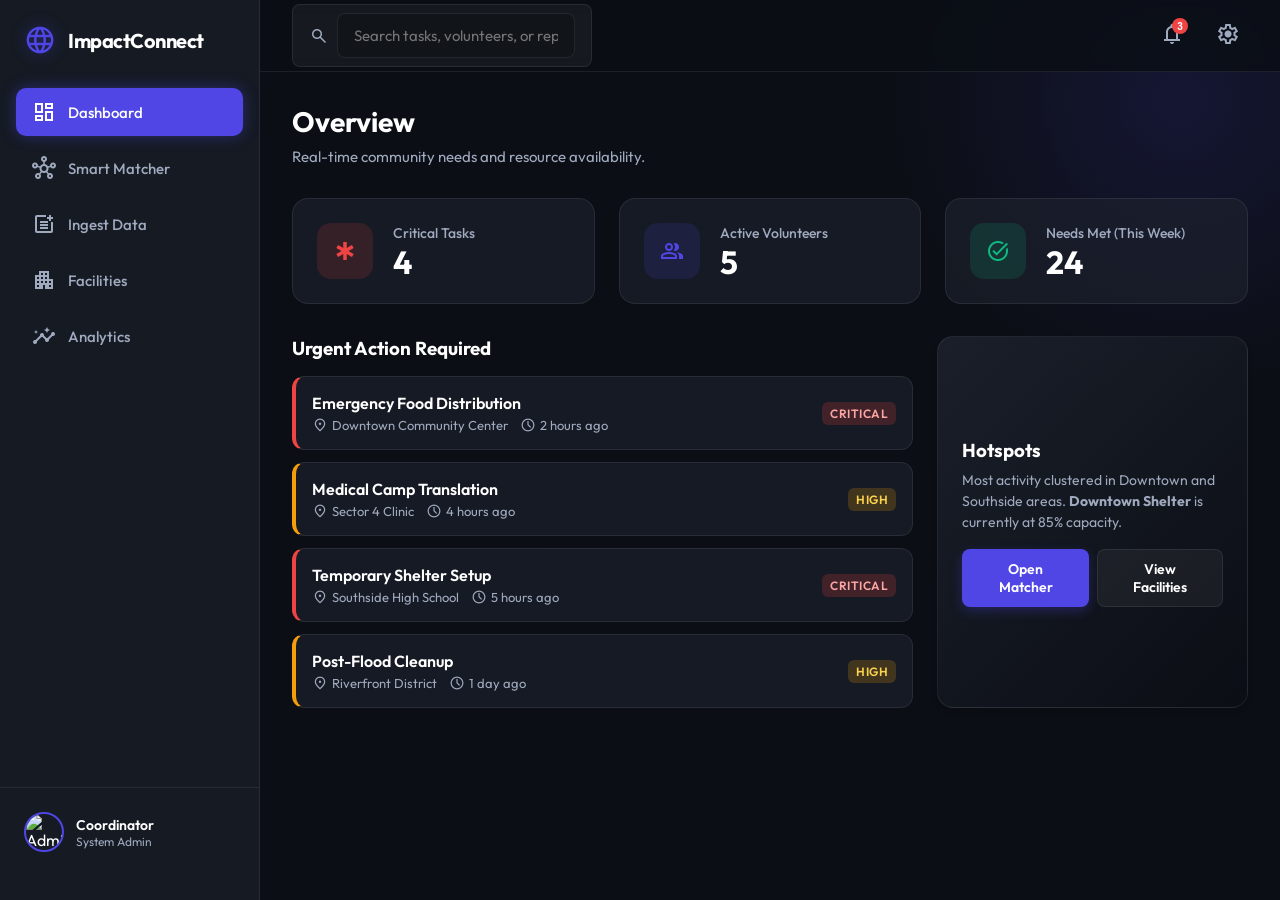
==== index.html @ f26e261e "Initial commit: Smart Volunteer Resource Allocation system" ====
<!DOCTYPE html>
<html lang="en">
<head>
    <meta charset="UTF-8">
    <meta name="viewport" content="width=device-width, initial-scale=1.0">
    <title>Smart Resource Allocation | Volunteer Coordination</title>
    
    <!-- Google Fonts: Outfit -->
    <link rel="preconnect" href="https://fonts.googleapis.com">
    <link rel="preconnect" href="https://fonts.gstatic.com" crossorigin>
    <link href="https://fonts.googleapis.com/css2?family=Outfit:wght@300;400;500;600;700;800&display=swap" rel="stylesheet">
    
    <!-- Material Symbols Outlined -->
    <link rel="stylesheet" href="https://fonts.googleapis.com/css2?family=Material+Symbols+Outlined:opsz,wght,FILL,GRAD@24,400,0,0" />

    <link rel="stylesheet" href="css/style.css">
</head>
<body>
    <div class="app-container">
        <!-- Sidebar Navigation -->
        <aside class="sidebar">
            <div class="sidebar-header">
                <span class="material-symbols-outlined logo-icon">language</span>
                <h1>ImpactConnect</h1>
            </div>
            
            <nav class="sidebar-nav">
                <button class="nav-item active" data-view="dashboard">
                    <span class="material-symbols-outlined">dashboard</span>
                    Dashboard
                </button>
                <button class="nav-item" data-view="matcher">
                    <span class="material-symbols-outlined">hub</span>
                    Smart Matcher
                </button>
                <button class="nav-item" data-view="data-entry">
                    <span class="material-symbols-outlined">post_add</span>
                    Ingest Data
                </button>
                <button class="nav-item" data-view="facilities">
                    <span class="material-symbols-outlined">apartment</span>
                    Facilities
                </button>
                <button class="nav-item" data-view="analytics">
                    <span class="material-symbols-outlined">insights</span>
                    Analytics
                </button>
            </nav>

            <div class="sidebar-footer">
                <div class="user-profile">
                    <img src="https://i.pravatar.cc/150?img=68" alt="Admin" class="avatar">
                    <div class="user-info">
                        <span class="user-name">Coordinator</span>
                        <span class="user-role">System Admin</span>
                    </div>
                </div>
            </div>
        </aside>

        <!-- Main Content Area -->
        <main class="main-content">
            <!-- Topbar -->
            <header class="topbar">
                <div class="search-bar">
                    <span class="material-symbols-outlined">search</span>
                    <input type="text" placeholder="Search tasks, volunteers, or reports...">
                </div>
                <div class="topbar-actions">
                    <button class="icon-btn"><span class="material-symbols-outlined">notifications</span><span class="badge">3</span></button>
                    <button class="icon-btn"><span class="material-symbols-outlined">settings</span></button>
                </div>
            </header>

            <!-- View Container -->
            <div id="view-container" class="view-container">
                <!-- Views will be dynamically injected here via app.js -->
            </div>
        </main>
    </div>

    <!-- Templates -->
    
    <!-- Dashboard Template -->
    <template id="tpl-dashboard">
        <div class="view dashboard-view">
            <div class="page-header">
                <h2>Overview</h2>
                <p>Real-time community needs and resource availability.</p>
            </div>
            
            <div class="metrics-grid">
                <div class="metric-card">
                    <div class="metric-icon urgent"><span class="material-symbols-outlined">emergency</span></div>
                    <div class="metric-info">
                        <h3>Critical Tasks</h3>
                        <p class="metric-value" id="dash-urgent">0</p>
                    </div>
                </div>
                <div class="metric-card">
                    <div class="metric-icon active"><span class="material-symbols-outlined">group</span></div>
                    <div class="metric-info">
                        <h3>Active Volunteers</h3>
                        <p class="metric-value" id="dash-volunteers">0</p>
                    </div>
                </div>
                <div class="metric-card">
                    <div class="metric-icon success"><span class="material-symbols-outlined">task_alt</span></div>
                    <div class="metric-info">
                        <h3>Needs Met (This Week)</h3>
                        <p class="metric-value" id="dash-met">0</p>
                    </div>
                </div>
            </div>

            <div class="dashboard-content">
                <div class="urgent-needs-section">
                    <h3>Urgent Action Required</h3>
                    <div class="task-list" id="urgent-task-list">
                        <!-- Tasks injected here -->
                    </div>
                </div>
                <div class="map-preview-section glass-panel">
                    <div class="map-overlay">
                        <h3>Hotspots</h3>
                        <p>Most activity clustered in Downtown and Southside areas. <strong>Downtown Shelter</strong> is currently at 85% capacity.</p>
                        <div style="display: flex; gap: 8px; margin-top: 12px;">
                            <button class="btn btn-primary" onclick="app.switchView('matcher')">Open Matcher</button>
                            <button class="btn btn-secondary" onclick="app.switchView('facilities')">View Facilities</button>
                        </div>
                    </div>
                </div>
            </div>
        </div>
    </template>

    <!-- Smart Matcher Template -->
    <template id="tpl-matcher">
        <div class="view matcher-view">
            <div class="page-header">
                <h2>Smart Matcher Engine</h2>
                <p>AI-driven allocation connecting volunteers to high-priority tasks based on skills and proximity.</p>
            </div>

            <div class="matcher-layout">
                <div class="task-selection-panel glass-panel">
                    <h3>Unassigned Tasks</h3>
                    <div class="filter-bar">
                        <select id="filter-urgency">
                            <option value="all">All Urgency</option>
                            <option value="critical">Critical</option>
                            <option value="high">High</option>
                        </select>
                    </div>
                    <div class="matcher-task-list" id="matcher-task-list">
                        <!-- Tasks to match -->
                    </div>
                </div>

                <div class="match-results-panel">
                    <div class="empty-state" id="matcher-empty">
                        <span class="material-symbols-outlined empty-icon">hub</span>
                        <h3>Select a task to find matches</h3>
                        <p>The engine will analyze proximity, skills, and availability.</p>
                    </div>
                    
                    <div class="active-match-state hidden" id="matcher-active">
                        <div class="selected-task-header glass-panel" id="selected-task-details">
                            <!-- Selected task details -->
                        </div>
                        
                        <div class="recommended-volunteers">
                            <h3>Top Recommended Volunteers</h3>
                            <div class="volunteer-list" id="volunteer-match-list">
                                <!-- Matched volunteers -->
                            </div>
                        </div>
                    </div>
                </div>
            </div>
        </div>
    </template>

    <!-- Data Entry Template -->
    <template id="tpl-data-entry">
        <div class="view data-entry-view">
            <div class="page-header">
                <h2>Ingest Field Data</h2>
                <p>Digitize paper surveys and field reports to update community needs.</p>
            </div>

            <div class="form-container glass-panel">
                <div class="ai-assist-box" style="margin-bottom: 32px; padding: 24px; background: rgba(79, 70, 229, 0.1); border: 1px dashed var(--accent-primary); border-radius: 12px;">
                    <h3 style="font-size: 16px; margin-bottom: 8px;"><span class="material-symbols-outlined" style="vertical-align:middle; margin-right:8px; color:var(--accent-primary)">auto_awesome</span>AI-Assisted Entry</h3>
                    <p style="font-size: 14px; color:var(--text-secondary); margin-bottom: 16px;">Paste the raw text from the paper survey here. Google Gemini will automatically extract the details.</p>
                    <textarea id="ai-raw-text" rows="3" placeholder="e.g. In Downtown area, 50 families need urgent food supply due to flooding. They need people with driving skills and logistics experience..." style="margin-bottom: 16px;"></textarea>
                    <div id="ai-key-section" style="margin-bottom: 16px; display:none;">
                        <label>Enter Google AI API Key:</label>
                        <input type="password" id="gemini-api-key" placeholder="Paste your API key here...">
                    </div>
                    <button type="button" class="btn btn-primary" id="btn-ai-analyze">Analyze Survey with AI</button>
                    <div id="ai-loader" class="hidden" style="margin-top: 12px; font-size: 14px; color: var(--accent-primary);">Analyzing with Gemini...</div>
                </div>

                <form id="ingest-form">
                    <div class="form-group">
                        <label>Report Title / Need Summary</label>
                        <input type="text" required placeholder="e.g. Emergency food distribution needed">
                    </div>
                    
                    <div class="form-row">
                        <div class="form-group">
                            <label>Category</label>
                            <select required>
                                <option value="">Select Category</option>
                                <option value="food">Food Security</option>
                                <option value="medical">Medical Assistance</option>
                                <option value="shelter">Shelter/Housing</option>
                                <option value="education">Education</option>
                                <option value="logistics">Transport/Logistics</option>
                            </select>
                        </div>
                        <div class="form-group">
                            <label>Urgency Level</label>
                            <select required>
                                <option value="low">Low</option>
                                <option value="medium">Medium</option>
                                <option value="high">High</option>
                                <option value="critical">Critical</option>
                            </select>
                        </div>
                    </div>

                    <div class="form-group">
                        <label>Required Skills (comma separated)</label>
                        <input type="text" placeholder="e.g. First Aid, Driving, Translation">
                    </div>

                    <div class="form-group">
                        <label>Location Area</label>
                        <input type="text" required placeholder="e.g. Downtown, Sector 4">
                    </div>

                    <div class="form-group">
                        <label>Detailed Description</label>
                        <textarea rows="4" placeholder="Enter full details from the paper report..."></textarea>
                    </div>

                    <div class="form-actions">
                        <button type="button" class="btn btn-secondary">Clear</button>
                        <button type="submit" class="btn btn-primary">Submit to System</button>
                    </div>
                </form>
            </div>
        </div>
    </template>

    <!-- Facilities Template -->
    <template id="tpl-facilities">
        <div class="view facilities-view">
            <div class="page-header">
                <h2>Infrastructure & Shelters</h2>
                <p>Monitor status, occupancy, and immediate needs of community facilities.</p>
            </div>

            <div class="facilities-grid" id="facilities-grid">
                <!-- Facilities injected here -->
            </div>
        </div>
    </template>

    <!-- Analytics Template -->
    <template id="tpl-analytics">
        <div class="view analytics-view">
            <div class="page-header">
                <h2>Impact Analytics</h2>
                <p>Data-driven insights on community needs and volunteer effectiveness.</p>
            </div>

            <div class="analytics-layout">
                <div class="chart-section glass-panel">
                    <h3>Needs by Category</h3>
                    <div id="category-chart-container" class="chart-container bar-chart-container">
                        <!-- Bars injected here -->
                    </div>
                </div>

                <div class="chart-section glass-panel">
                    <h3>Weekly Resolution Rate (%)</h3>
                    <div id="weekly-chart-container" class="chart-container line-chart-container">
                        <!-- Sparklines injected here -->
                    </div>
                </div>

                <div class="stats-section glass-panel">
                    <h3>Hotspot Performance</h3>
                    <div id="area-stats-list" class="area-stats-list">
                        <!-- Areas injected here -->
                    </div>
                </div>
            </div>
        </div>
    </template>

    <script src="js/mockData.js"></script>
    <script src="js/matchingEngine.js"></script>
    <script src="js/aiService.js"></script>
    <script src="js/app.js"></script>
</body>
</html>
---- css/style.css ----
:root {
    /* Color Palette */
    --bg-main: #0B0E14;
    --bg-secondary: #151A23;
    --bg-panel: rgba(30, 36, 48, 0.6);
    --border-color: rgba(255, 255, 255, 0.08);
    
    --text-primary: #FFFFFF;
    --text-secondary: #A0AABF;
    
    --accent-primary: #4F46E5;
    --accent-hover: #6366F1;
    --accent-glow: rgba(79, 70, 229, 0.4);
    
    --success: #10B981;
    --warning: #F59E0B;
    --danger: #EF4444;
    --danger-glow: rgba(239, 68, 68, 0.3);
    
    /* Typography */
    --font-main: 'Outfit', sans-serif;
    
    /* Effects */
    --glass-blur: blur(12px);
    --shadow-subtle: 0 4px 6px -1px rgba(0, 0, 0, 0.1), 0 2px 4px -1px rgba(0, 0, 0, 0.06);
    --shadow-glow: 0 0 15px var(--accent-glow);
    
    --transition-fast: 0.2s ease;
    --transition-smooth: 0.3s cubic-bezier(0.4, 0, 0.2, 1);
}

* {
    margin: 0;
    padding: 0;
    box-sizing: border-box;
}

body {
    font-family: var(--font-main);
    background-color: var(--bg-main);
    color: var(--text-primary);
    overflow: hidden;
    height: 100vh;
}

/* Base Glass Panel */
.glass-panel {
    background: var(--bg-panel);
    backdrop-filter: var(--glass-blur);
    -webkit-backdrop-filter: var(--glass-blur);
    border: 1px solid var(--border-color);
    border-radius: 16px;
    box-shadow: var(--shadow-subtle);
}

/* Layout */
.app-container {
    display: flex;
    height: 100vh;
}

/* Sidebar */
.sidebar {
    width: 260px;
    background: var(--bg-secondary);
    border-right: 1px solid var(--border-color);
    display: flex;
    flex-direction: column;
    padding: 24px 0;
    z-index: 10;
}

.sidebar-header {
    display: flex;
    align-items: center;
    padding: 0 24px 32px;
    gap: 12px;
}

.logo-icon {
    font-size: 32px;
    color: var(--accent-primary);
    filter: drop-shadow(0 0 8px var(--accent-glow));
}

.sidebar-header h1 {
    font-size: 20px;
    font-weight: 700;
    letter-spacing: -0.5px;
}

.sidebar-nav {
    flex: 1;
    display: flex;
    flex-direction: column;
    gap: 8px;
    padding: 0 16px;
}

.nav-item {
    display: flex;
    align-items: center;
    gap: 12px;
    padding: 12px 16px;
    background: transparent;
    border: none;
    color: var(--text-secondary);
    font-size: 15px;
    font-weight: 500;
    border-radius: 10px;
    cursor: pointer;
    transition: var(--transition-fast);
    font-family: var(--font-main);
}

.nav-item:hover {
    color: var(--text-primary);
    background: rgba(255, 255, 255, 0.03);
}

.nav-item.active {
    color: var(--text-primary);
    background: var(--accent-primary);
    box-shadow: var(--shadow-glow);
}

.sidebar-footer {
    padding: 24px;
    border-top: 1px solid var(--border-color);
}

.user-profile {
    display: flex;
    align-items: center;
    gap: 12px;
}

.avatar {
    width: 40px;
    height: 40px;
    border-radius: 50%;
    object-fit: cover;
    border: 2px solid var(--accent-primary);
}

.user-info {
    display: flex;
    flex-direction: column;
}

.user-name {
    font-size: 14px;
    font-weight: 600;
}

.user-role {
    font-size: 12px;
    color: var(--text-secondary);
}

/* Main Content */
.main-content {
    flex: 1;
    display: flex;
    flex-direction: column;
    position: relative;
    overflow: hidden;
}

/* Subtle background gradient */
.main-content::before {
    content: '';
    position: absolute;
    top: -200px;
    right: -200px;
    width: 600px;
    height: 600px;
    background: radial-gradient(circle, rgba(79,70,229,0.15) 0%, rgba(11,14,20,0) 70%);
    border-radius: 50%;
    z-index: 0;
    pointer-events: none;
}

/* Topbar */
.topbar {
    height: 72px;
    padding: 0 32px;
    display: flex;
    align-items: center;
    justify-content: space-between;
    border-bottom: 1px solid var(--border-color);
    background: rgba(11, 14, 20, 0.8);
    backdrop-filter: blur(8px);
    z-index: 5;
}

.search-bar {
    display: flex;
    align-items: center;
    background: rgba(255, 255, 255, 0.05);
    border: 1px solid var(--border-color);
    border-radius: 8px;
    padding: 8px 16px;
    width: 300px;
    transition: var(--transition-fast);
}

.search-bar:focus-within {
    border-color: var(--accent-primary);
    background: rgba(255, 255, 255, 0.08);
}

.search-bar span {
    color: var(--text-secondary);
    font-size: 20px;
    margin-right: 8px;
}

.search-bar input {
    background: transparent;
    border: none;
    color: var(--text-primary);
    font-size: 14px;
    outline: none;
    width: 100%;
    font-family: var(--font-main);
}

.topbar-actions {
    display: flex;
    gap: 16px;
}

.icon-btn {
    background: transparent;
    border: none;
    color: var(--text-secondary);
    cursor: pointer;
    position: relative;
    transition: var(--transition-fast);
    padding: 8px;
    border-radius: 8px;
}

.icon-btn:hover {
    color: var(--text-primary);
    background: rgba(255, 255, 255, 0.05);
}

.badge {
    position: absolute;
    top: 4px;
    right: 4px;
    background: var(--danger);
    color: white;
    font-size: 10px;
    font-weight: 700;
    height: 16px;
    width: 16px;
    border-radius: 50%;
    display: flex;
    align-items: center;
    justify-content: center;
}

/* Views */
.view-container {
    flex: 1;
    overflow-y: auto;
    padding: 32px;
    position: relative;
    z-index: 1;
}

.view {
    display: flex;
    flex-direction: column;
    gap: 32px;
    animation: fadeIn 0.4s ease forwards;
}

@keyframes fadeIn {
    from { opacity: 0; transform: translateY(10px); }
    to { opacity: 1; transform: translateY(0); }
}

.page-header h2 {
    font-size: 28px;
    font-weight: 700;
    margin-bottom: 8px;
}

.page-header p {
    color: var(--text-secondary);
    font-size: 15px;
}

/* Dashboard Metrics */
.metrics-grid {
    display: grid;
    grid-template-columns: repeat(auto-fit, minmax(240px, 1fr));
    gap: 24px;
}

.metric-card {
    background: var(--bg-panel);
    border: 1px solid var(--border-color);
    border-radius: 16px;
    padding: 24px;
    display: flex;
    align-items: center;
    gap: 20px;
    transition: var(--transition-smooth);
}

.metric-card:hover {
    transform: translateY(-4px);
    box-shadow: 0 8px 24px rgba(0, 0, 0, 0.2);
}

.metric-icon {
    width: 56px;
    height: 56px;
    border-radius: 14px;
    display: flex;
    align-items: center;
    justify-content: center;
    font-size: 28px;
}

.metric-icon.urgent {
    background: rgba(239, 68, 68, 0.15);
    color: var(--danger);
}

.metric-icon.active {
    background: rgba(79, 70, 229, 0.15);
    color: var(--accent-primary);
}

.metric-icon.success {
    background: rgba(16, 185, 129, 0.15);
    color: var(--success);
}

.metric-info h3 {
    font-size: 14px;
    color: var(--text-secondary);
    font-weight: 500;
    margin-bottom: 4px;
}

.metric-value {
    font-size: 32px;
    font-weight: 700;
    line-height: 1;
}

/* Dashboard Content */
.dashboard-content {
    display: grid;
    grid-template-columns: 2fr 1fr;
    gap: 24px;
}

.task-list {
    display: flex;
    flex-direction: column;
    gap: 12px;
    margin-top: 16px;
}

.task-item {
    background: var(--bg-panel);
    border: 1px solid var(--border-color);
    border-radius: 12px;
    padding: 16px;
    display: flex;
    justify-content: space-between;
    align-items: center;
    transition: var(--transition-fast);
    cursor: pointer;
}

.task-item:hover {
    border-color: var(--accent-primary);
    background: rgba(255,255,255,0.02);
}

.task-item.critical {
    border-left: 4px solid var(--danger);
}
.task-item.high {
    border-left: 4px solid var(--warning);
}

.task-main {
    display: flex;
    flex-direction: column;
    gap: 4px;
}

.task-title {
    font-weight: 600;
    font-size: 16px;
}

.task-meta {
    display: flex;
    gap: 12px;
    color: var(--text-secondary);
    font-size: 13px;
    align-items: center;
}

.task-meta span {
    display: flex;
    align-items: center;
    gap: 4px;
}
.task-meta .material-symbols-outlined {
    font-size: 16px;
}

.tag {
    padding: 4px 8px;
    border-radius: 6px;
    font-size: 12px;
    font-weight: 600;
    text-transform: uppercase;
    letter-spacing: 0.5px;
}

.tag.critical { background: rgba(239, 68, 68, 0.2); color: #FCA5A5; }
.tag.high { background: rgba(245, 158, 11, 0.2); color: #FCD34D; }
.tag.medium { background: rgba(59, 130, 246, 0.2); color: #93C5FD; }

.map-preview-section {
    padding: 24px;
    position: relative;
    overflow: hidden;
    display: flex;
    flex-direction: column;
    justify-content: center;
    background: linear-gradient(135deg, rgba(30, 36, 48, 0.8), rgba(11, 14, 20, 0.9)), url('https://images.unsplash.com/photo-1524661135-423995f22d0b?auto=format&fit=crop&q=80&w=800') center/cover;
}

.map-overlay {
    z-index: 2;
}

.map-overlay h3 { margin-bottom: 8px; }
.map-overlay p { color: var(--text-secondary); font-size: 14px; margin-bottom: 16px; line-height: 1.5; }

/* Buttons */
.btn {
    padding: 10px 20px;
    border-radius: 8px;
    font-size: 14px;
    font-weight: 600;
    cursor: pointer;
    transition: var(--transition-fast);
    border: none;
    font-family: var(--font-main);
}

.btn-primary {
    background: var(--accent-primary);
    color: white;
    box-shadow: 0 4px 12px rgba(79, 70, 229, 0.3);
}

.btn-primary:hover {
    background: var(--accent-hover);
    transform: translateY(-2px);
    box-shadow: 0 6px 16px rgba(79, 70, 229, 0.4);
}

.btn-secondary {
    background: rgba(255, 255, 255, 0.05);
    color: var(--text-primary);
    border: 1px solid var(--border-color);
}

.btn-secondary:hover {
    background: rgba(255, 255, 255, 0.1);
}
/* Facilities View */
.facilities-grid {
    display: grid;
    grid-template-columns: repeat(auto-fill, minmax(320px, 1fr));
    gap: 24px;
}

.facility-card {
    padding: 24px;
    display: flex;
    flex-direction: column;
    gap: 16px;
    transition: var(--transition-smooth);
}

.facility-card:hover {
    transform: translateY(-4px);
    border-color: var(--accent-primary);
}

.fac-header {
    display: flex;
    justify-content: space-between;
    align-items: flex-start;
}

.fac-type {
    font-size: 12px;
    color: var(--text-secondary);
    text-transform: uppercase;
    letter-spacing: 1px;
    font-weight: 600;
}

.fac-status-badge {
    padding: 4px 8px;
    border-radius: 6px;
    font-size: 11px;
    font-weight: 700;
}

.fac-status-badge.operational { background: rgba(16, 185, 129, 0.2); color: var(--success); }
.fac-status-badge.warning { background: rgba(245, 158, 11, 0.2); color: var(--warning); }
.fac-status-badge.idle { background: rgba(255, 255, 255, 0.1); color: var(--text-secondary); }

.fac-occupancy {
    margin: 8px 0;
}

.progress-bar {
    height: 8px;
    background: rgba(255, 255, 255, 0.05);
    border-radius: 4px;
    overflow: hidden;
    margin-top: 8px;
}

.progress-fill {
    height: 100%;
    background: var(--accent-primary);
    transition: width 1s ease-out;
}

.progress-fill.high { background: var(--danger); }
.progress-fill.medium { background: var(--warning); }

.fac-needs {
    display: flex;
    flex-wrap: wrap;
    gap: 8px;
}

.fac-footer {
    margin-top: auto;
    padding-top: 16px;
    border-top: 1px solid var(--border-color);
    display: flex;
    justify-content: space-between;
    align-items: center;
    font-size: 12px;
    color: var(--text-secondary);
}

/* Analytics View */
.analytics-layout {
    display: grid;
    grid-template-columns: 1fr 1fr;
    grid-template-rows: auto auto;
    gap: 24px;
}

.chart-section {
    padding: 24px;
    display: flex;
    flex-direction: column;
    gap: 20px;
}

.chart-section h3 {
    font-size: 16px;
    font-weight: 600;
}

.chart-container {
    height: 200px;
    display: flex;
    align-items: flex-end;
    gap: 20px;
    padding-top: 20px;
}

/* Bar Chart */
.bar-chart-container {
    justify-content: space-around;
}

.bar-wrapper {
    flex: 1;
    display: flex;
    flex-direction: column;
    align-items: center;
    gap: 8px;
    height: 100%;
    justify-content: flex-end;
}

.bar {
    width: 40px;
    background: var(--accent-primary);
    border-radius: 6px 6px 0 0;
    transition: height 1s cubic-bezier(0.4, 0, 0.2, 1);
    position: relative;
    box-shadow: 0 4px 12px var(--accent-glow);
}

.bar:hover {
    background: var(--accent-hover);
}

.bar-label {
    font-size: 11px;
    color: var(--text-secondary);
    text-align: center;
    white-space: nowrap;
}

.bar-value {
    position: absolute;
    top: -24px;
    left: 50%;
    transform: translateX(-50%);
    font-size: 12px;
    font-weight: 700;
}

/* Line/Spark Chart (Simulated with div bars for simplicity) */
.line-chart-container {
    padding: 0 10px;
}

.dot-wrapper {
    flex: 1;
    display: flex;
    flex-direction: column;
    align-items: center;
    height: 100%;
    justify-content: flex-end;
    position: relative;
}

.line-point {
    width: 10px;
    height: 10px;
    background: var(--success);
    border-radius: 50%;
    margin-bottom: -5px;
    z-index: 2;
    box-shadow: 0 0 8px rgba(16, 185, 129, 0.5);
}

.line-bar {
    width: 2px;
    background: linear-gradient(to top, rgba(16, 185, 129, 0.1), rgba(16, 185, 129, 0.5));
    height: 0%;
    transition: height 1s ease;
}

/* Stats Section */
.stats-section {
    grid-column: span 2;
    padding: 24px;
}

.area-stats-list {
    display: grid;
    grid-template-columns: repeat(3, 1fr);
    gap: 20px;
    margin-top: 16px;
}

.area-stat-card {
    background: rgba(255, 255, 255, 0.03);
    padding: 16px;
    border-radius: 12px;
    border: 1px solid var(--border-color);
}

.area-stat-card h4 {
    margin-bottom: 4px;
}

.area-trend {
    font-size: 13px;
    font-weight: 600;
}

.area-trend.up { color: var(--success); }
.area-trend.down { color: var(--danger); }
.area-trend.warning { color: var(--warning); }

/* Matcher Layout */
.matcher-layout {
    display: grid;
    grid-template-columns: 1fr 1fr;
    gap: 24px;
    height: calc(100vh - 200px);
}

.task-selection-panel, .match-results-panel {
    display: flex;
    flex-direction: column;
    height: 100%;
}

.task-selection-panel {
    padding: 24px;
}

.filter-bar {
    margin: 16px 0;
}

.filter-bar select {
    width: 100%;
    padding: 10px 16px;
    background: rgba(0,0,0,0.2);
    border: 1px solid var(--border-color);
    color: var(--text-primary);
    border-radius: 8px;
    font-family: var(--font-main);
    outline: none;
}

.matcher-task-list {
    flex: 1;
    overflow-y: auto;
    display: flex;
    flex-direction: column;
    gap: 12px;
    padding-right: 8px;
}

/* Custom Scrollbar */
::-webkit-scrollbar { width: 6px; }
::-webkit-scrollbar-track { background: transparent; }
::-webkit-scrollbar-thumb { background: rgba(255,255,255,0.1); border-radius: 10px; }
::-webkit-scrollbar-thumb:hover { background: rgba(255,255,255,0.2); }

.empty-state {
    flex: 1;
    display: flex;
    flex-direction: column;
    align-items: center;
    justify-content: center;
    text-align: center;
    color: var(--text-secondary);
    background: var(--bg-panel);
    border: 1px dashed var(--border-color);
    border-radius: 16px;
}

.empty-icon {
    font-size: 64px;
    opacity: 0.5;
    margin-bottom: 16px;
}

.hidden {
    display: none !important;
}

.active-match-state {
    flex: 1;
    display: flex;
    flex-direction: column;
    gap: 24px;
}

.selected-task-header {
    padding: 24px;
    border-left: 4px solid var(--accent-primary);
}

.volunteer-list {
    display: flex;
    flex-direction: column;
    gap: 16px;
    margin-top: 16px;
}

.volunteer-card {
    background: var(--bg-panel);
    border: 1px solid var(--border-color);
    border-radius: 12px;
    padding: 16px;
    display: flex;
    align-items: center;
    justify-content: space-between;
    transition: var(--transition-fast);
}

.volunteer-card:hover {
    border-color: var(--success);
    transform: translateX(4px);
}

.vol-info {
    display: flex;
    align-items: center;
    gap: 16px;
}

.vol-avatar {
    width: 48px;
    height: 48px;
    border-radius: 50%;
    object-fit: cover;
}

.vol-details h4 {
    font-size: 16px;
    margin-bottom: 4px;
}

.vol-meta {
    font-size: 13px;
    color: var(--text-secondary);
    display: flex;
    gap: 12px;
}

.match-score {
    display: flex;
    flex-direction: column;
    align-items: flex-end;
}

.score-circle {
    width: 40px;
    height: 40px;
    border-radius: 50%;
    background: rgba(16, 185, 129, 0.1);
    color: var(--success);
    display: flex;
    align-items: center;
    justify-content: center;
    font-weight: 700;
    font-size: 14px;
    border: 2px solid var(--success);
    margin-bottom: 4px;
}

/* Forms */
.form-container {
    padding: 32px;
    max-width: 800px;
}

.form-group {
    margin-bottom: 24px;
}

.form-row {
    display: grid;
    grid-template-columns: 1fr 1fr;
    gap: 24px;
}

label {
    display: block;
    margin-bottom: 8px;
    font-size: 14px;
    font-weight: 500;
    color: var(--text-secondary);
}

input[type="text"], select, textarea {
    width: 100%;
    padding: 12px 16px;
    background: rgba(0, 0, 0, 0.2);
    border: 1px solid var(--border-color);
    border-radius: 8px;
    color: var(--text-primary);
    font-family: var(--font-main);
    font-size: 15px;
    transition: var(--transition-fast);
    outline: none;
}

input:focus, select:focus, textarea:focus {
    border-color: var(--accent-primary);
    box-shadow: 0 0 0 2px rgba(79, 70, 229, 0.2);
}

.form-actions {
    display: flex;
    justify-content: flex-end;
    gap: 16px;
    margin-top: 32px;
    padding-top: 24px;
    border-top: 1px solid var(--border-color);
}
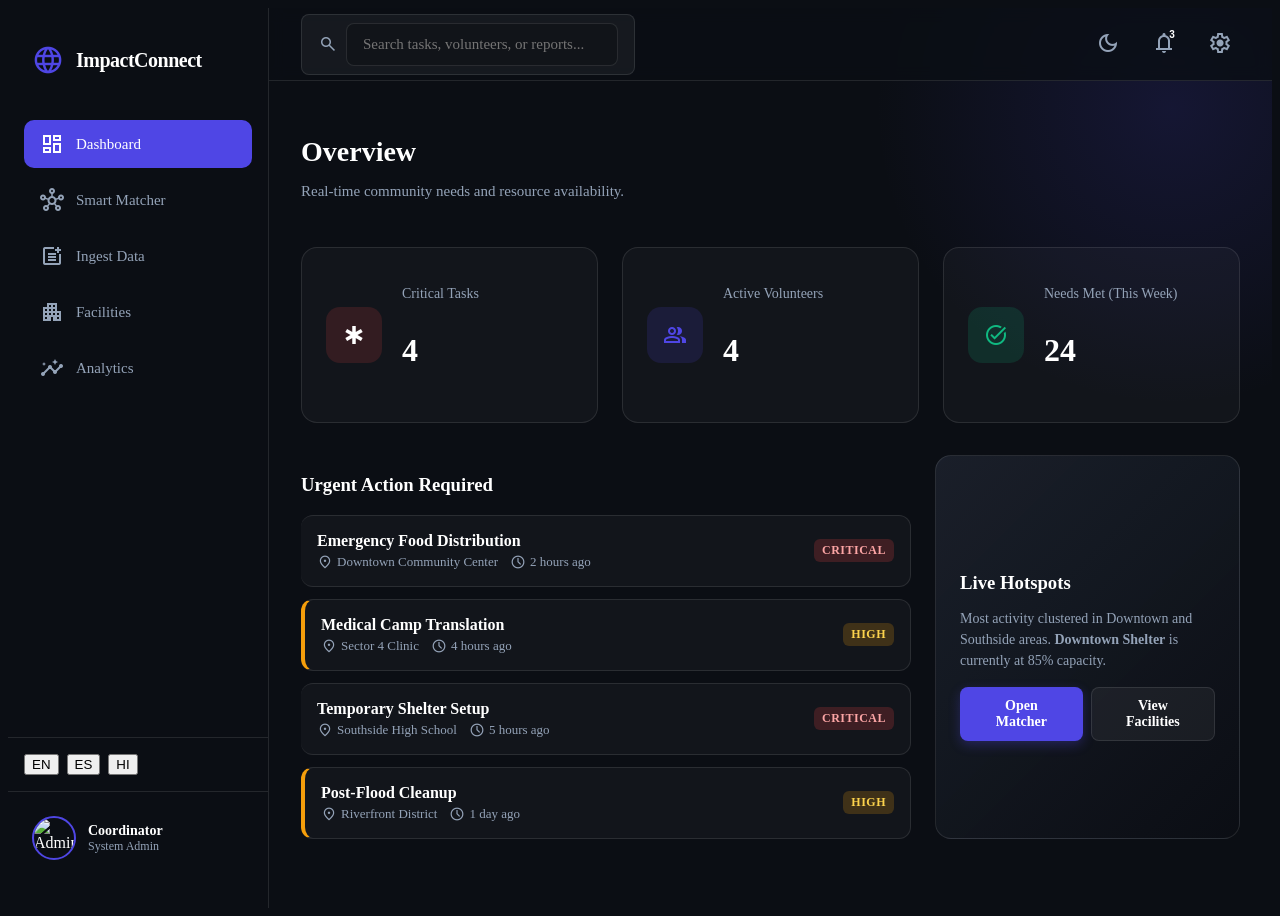
==== commit 64aeefc9: "Major Upgrade: Interactive Mapping, Gamification, I18n, and Theme Toggle" ====
--- a/index.html
+++ b/index.html
@@ -12,6 +12,10 @@
     
     <!-- Material Symbols Outlined -->
     <link rel="stylesheet" href="https://fonts.googleapis.com/css2?family=Material+Symbols+Outlined:opsz,wght,FILL,GRAD@24,400,0,0" />
+    
+    <!-- Leaflet Maps -->
+    <link rel="stylesheet" href="https://unpkg.com/leaflet@1.9.4/dist/leaflet.css" integrity="sha256-p4NxAoJBhIIN+hmNHrzRCf9tD/miZyoHS5obTRR9BMY=" crossorigin="" />
+    <script src="https://unpkg.com/leaflet@1.9.4/dist/leaflet.js" integrity="sha256-20nQCchB9co0qIjJZRGuk2/Z9VM+kNiyxNV1lvTlZBo=" crossorigin=""></script>
 
     <link rel="stylesheet" href="css/style.css">
 </head>
@@ -47,6 +51,12 @@
                 </button>
             </nav>
 
+            <div class="language-switcher" style="padding: 16px; border-top: 1px solid var(--border-color); display: flex; gap: 8px;">
+                <button class="lang-btn active" data-lang="en">EN</button>
+                <button class="lang-btn" data-lang="es">ES</button>
+                <button class="lang-btn" data-lang="hi">HI</button>
+            </div>
+
             <div class="sidebar-footer">
                 <div class="user-profile">
                     <img src="https://i.pravatar.cc/150?img=68" alt="Admin" class="avatar">
@@ -67,6 +77,7 @@
                     <input type="text" placeholder="Search tasks, volunteers, or reports...">
                 </div>
                 <div class="topbar-actions">
+                    <button class="icon-btn" id="theme-toggle"><span class="material-symbols-outlined">dark_mode</span></button>
                     <button class="icon-btn"><span class="material-symbols-outlined">notifications</span><span class="badge">3</span></button>
                     <button class="icon-btn"><span class="material-symbols-outlined">settings</span></button>
                 </div>
@@ -120,11 +131,12 @@
                         <!-- Tasks injected here -->
                     </div>
                 </div>
-                <div class="map-preview-section glass-panel">
-                    <div class="map-overlay">
-                        <h3>Hotspots</h3>
-                        <p>Most activity clustered in Downtown and Southside areas. <strong>Downtown Shelter</strong> is currently at 85% capacity.</p>
-                        <div style="display: flex; gap: 8px; margin-top: 12px;">
+                <div class="map-preview-section glass-panel" style="position: relative; overflow: hidden; min-height: 300px;">
+                    <div id="interactive-map" style="position: absolute; top: 0; left: 0; width: 100%; height: 100%; z-index: 1;"></div>
+                    <div class="map-overlay" style="position: relative; z-index: 2; pointer-events: none;">
+                        <h3 style="pointer-events: auto;">Live Hotspots</h3>
+                        <p style="pointer-events: auto;">Most activity clustered in Downtown and Southside areas. <strong>Downtown Shelter</strong> is currently at 85% capacity.</p>
+                        <div style="display: flex; gap: 8px; margin-top: 12px; pointer-events: auto;">
                             <button class="btn btn-primary" onclick="app.switchView('matcher')">Open Matcher</button>
                             <button class="btn btn-secondary" onclick="app.switchView('facilities')">View Facilities</button>
                         </div>
--- a/css/style.css
+++ b/css/style.css
@@ -1,21 +1,31 @@
 :root {
-    /* Color Palette */
+    /* Color Palette - Premium Dark Theme (Default) */
     --bg-main: #0B0E14;
-    --bg-secondary: #151A23;
-    --bg-panel: rgba(30, 36, 48, 0.6);
-    --border-color: rgba(255, 255, 255, 0.08);
-    
+    --bg-sidebar: #11141B;
+    --bg-panel: rgba(255, 255, 255, 0.03);
+    --bg-panel-solid: #161B22;
+    --accent-primary: #4F46E5;
+    --accent-secondary: #818CF8;
     --text-primary: #FFFFFF;
-    --text-secondary: #A0AABF;
-    
-    --accent-primary: #4F46E5;
-    --accent-hover: #6366F1;
-    --accent-glow: rgba(79, 70, 229, 0.4);
-    
+    --text-secondary: #94A3B8;
+    --border-color: rgba(255, 255, 255, 0.1);
+    --urgent: #EF4444;
+    --warning: #F59E0B;
     --success: #10B981;
-    --warning: #F59E0B;
-    --danger: #EF4444;
-    --danger-glow: rgba(239, 68, 68, 0.3);
+    --sidebar-width: 280px;
+    --transition-base: all 0.3s cubic-bezier(0.4, 0, 0.2, 1);
+}
+
+:root.light-mode {
+    --bg-main: #F8FAFC;
+    --bg-sidebar: #FFFFFF;
+    --bg-panel: rgba(0, 0, 0, 0.03);
+    --bg-panel-solid: #FFFFFF;
+    --text-primary: #0F172A;
+    --text-secondary: #64748B;
+    --border-color: rgba(0, 0, 0, 0.1);
+    --bg-panel: #FFFFFF;
+}
     
     /* Typography */
     --font-main: 'Outfit', sans-serif;
@@ -413,6 +423,43 @@
     align-items: center;
 }
 
+.topbar-actions {
+    display: flex;
+    gap: 16px;
+}
+
+.icon-btn {
+    background: transparent;
+    border: none;
+    color: var(--text-secondary);
+    cursor: pointer;
+    position: relative;
+    transition: var(--transition-fast);
+    padding: 8px;
+    border-radius: 8px;
+}
+
+.icon-btn:hover {
+    color: var(--text-primary);
+    background: rgba(255, 255, 255, 0.05);
+}
+
+.badge {
+    position: absolute;
+    top: 4px;
+    right: 4px;
+    background: var(--danger);
+    color: white;
+    font-size: 10px;
+    font-weight: 700;
+    height: 16px;
+    width: 16px;
+    border-radius: 50%;
+    display: flex;
+    align-items: center;
+    justify-content: center;
+}
+
 .task-meta span {
     display: flex;
     align-items: center;
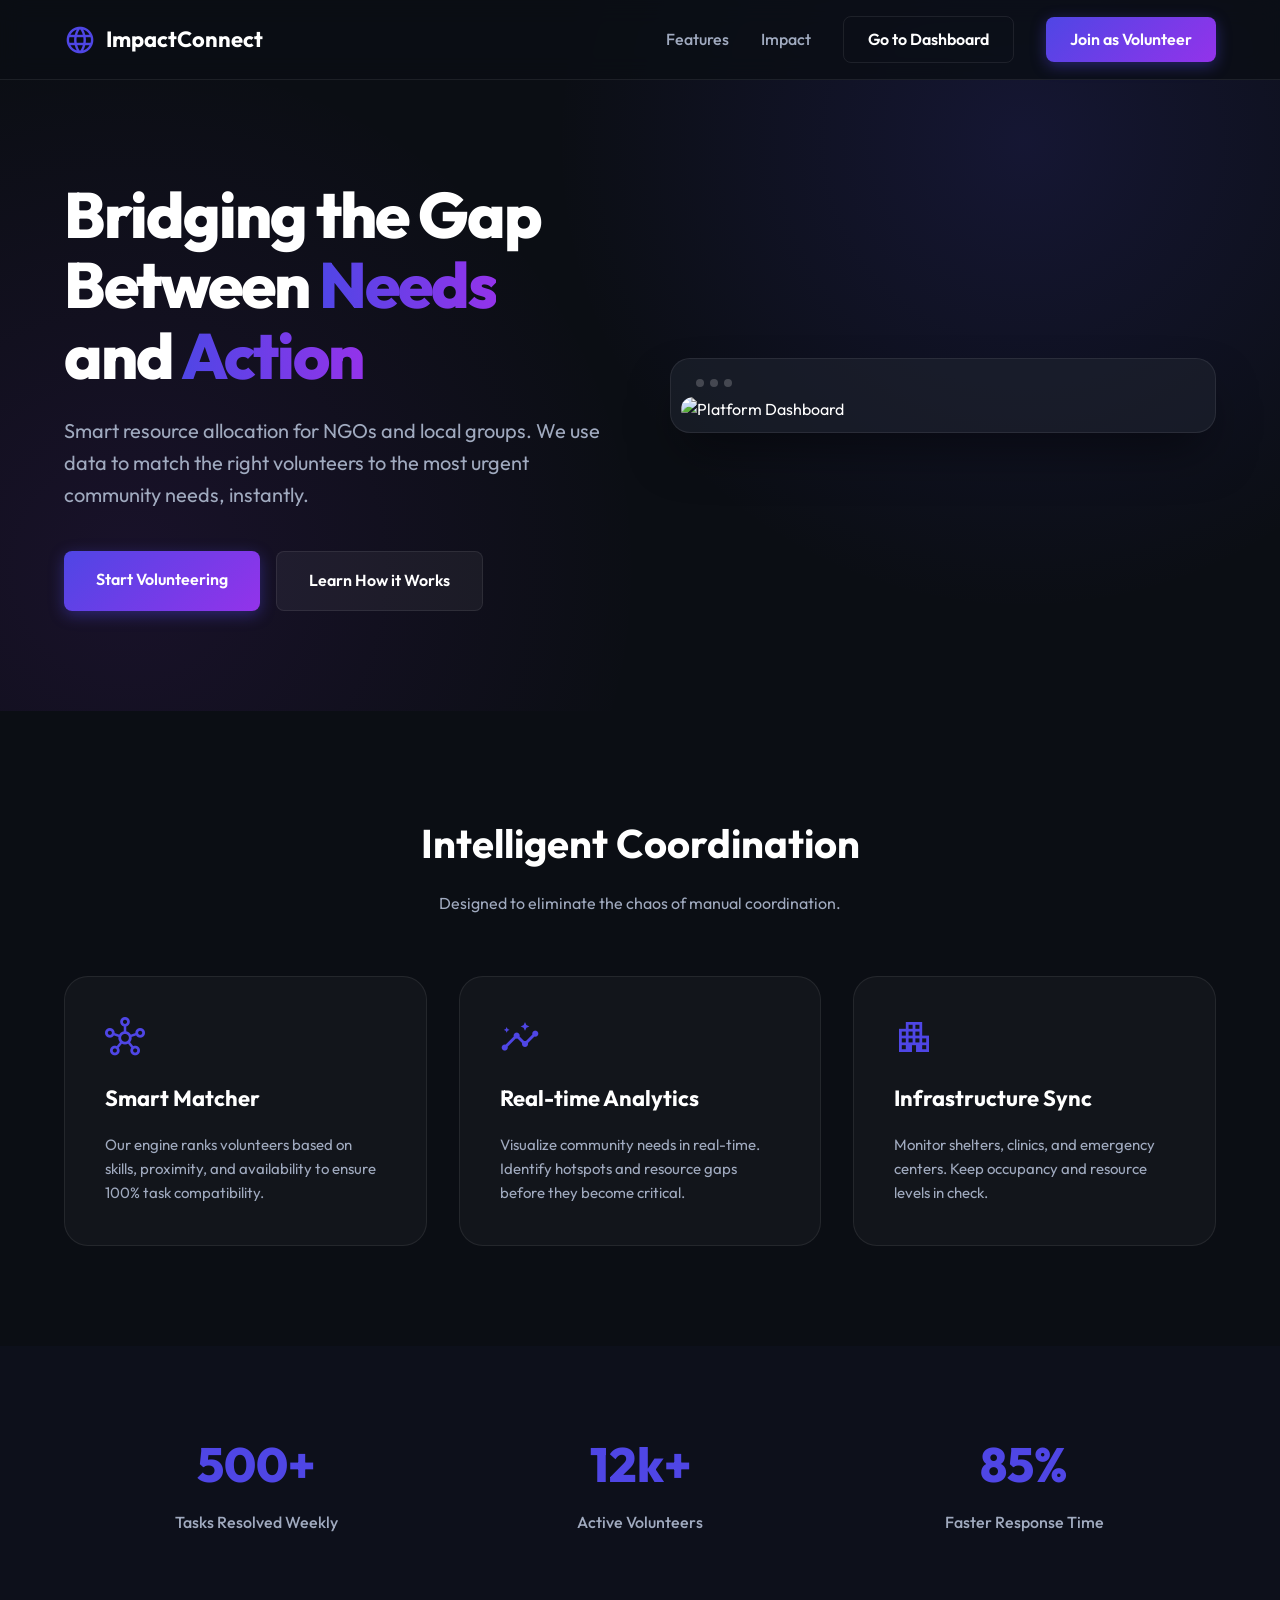
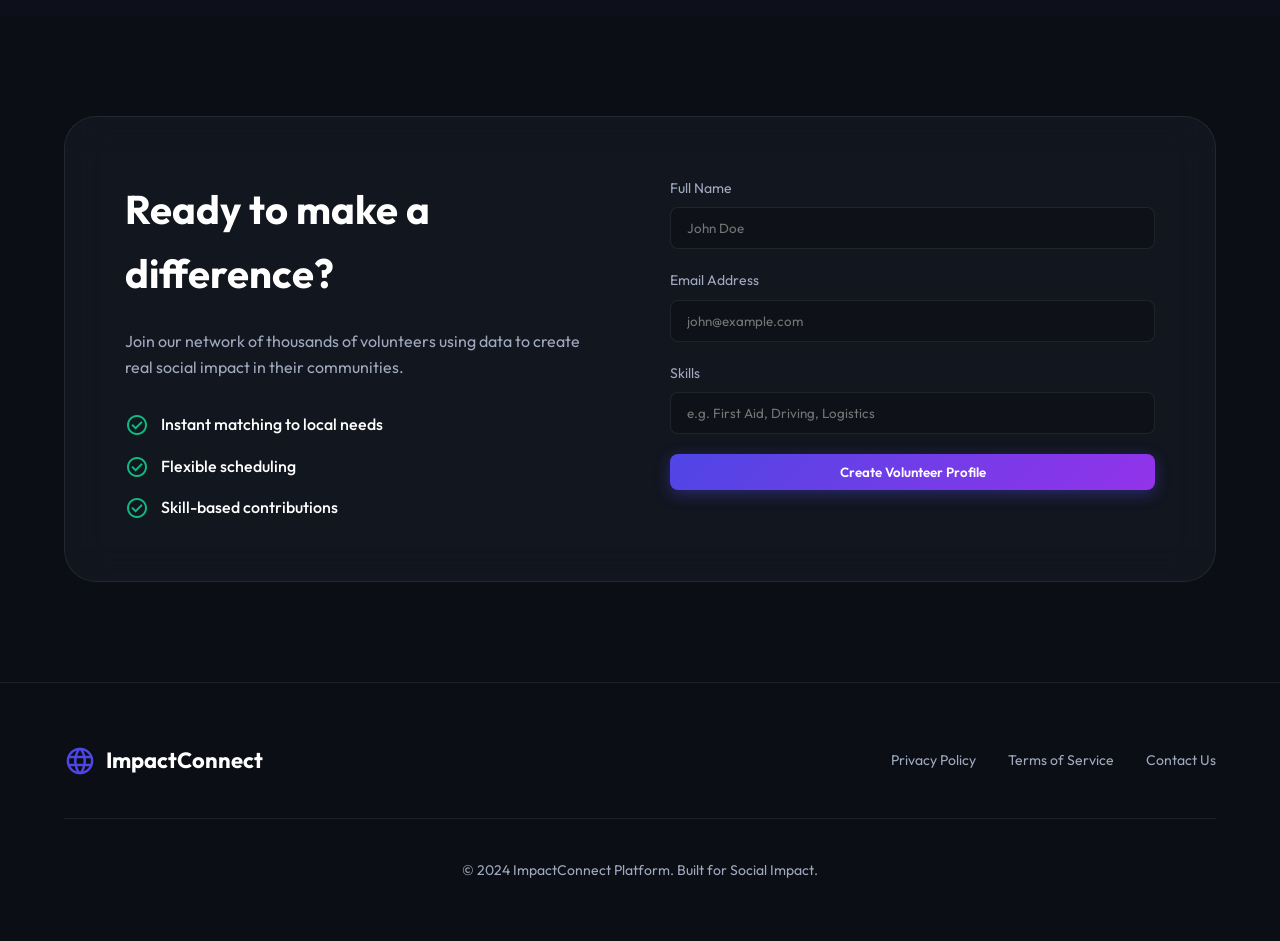
==== commit 05173f76: "Deployment optimization: Set landing page as index.html for GitHub Pages" ====
--- a/index.html
+++ b/index.html
@@ -3,320 +3,157 @@
 <head>
     <meta charset="UTF-8">
     <meta name="viewport" content="width=device-width, initial-scale=1.0">
-    <title>Smart Resource Allocation | Volunteer Coordination</title>
+    <title>ImpactConnect | Data-Driven Social Impact</title>
     
-    <!-- Google Fonts: Outfit -->
     <link rel="preconnect" href="https://fonts.googleapis.com">
     <link rel="preconnect" href="https://fonts.gstatic.com" crossorigin>
     <link href="https://fonts.googleapis.com/css2?family=Outfit:wght@300;400;500;600;700;800&display=swap" rel="stylesheet">
-    
-    <!-- Material Symbols Outlined -->
     <link rel="stylesheet" href="https://fonts.googleapis.com/css2?family=Material+Symbols+Outlined:opsz,wght,FILL,GRAD@24,400,0,0" />
     
-    <!-- Leaflet Maps -->
-    <link rel="stylesheet" href="https://unpkg.com/leaflet@1.9.4/dist/leaflet.css" integrity="sha256-p4NxAoJBhIIN+hmNHrzRCf9tD/miZyoHS5obTRR9BMY=" crossorigin="" />
-    <script src="https://unpkg.com/leaflet@1.9.4/dist/leaflet.js" integrity="sha256-20nQCchB9co0qIjJZRGuk2/Z9VM+kNiyxNV1lvTlZBo=" crossorigin=""></script>
-
-    <link rel="stylesheet" href="css/style.css">
+    <link rel="stylesheet" href="css/landing.css">
 </head>
 <body>
-    <div class="app-container">
-        <!-- Sidebar Navigation -->
-        <aside class="sidebar">
-            <div class="sidebar-header">
-                <span class="material-symbols-outlined logo-icon">language</span>
-                <h1>ImpactConnect</h1>
+    <header class="navbar">
+        <div class="container">
+            <div class="logo">
+                <span class="material-symbols-outlined">language</span>
+                <span>ImpactConnect</span>
             </div>
-            
-            <nav class="sidebar-nav">
-                <button class="nav-item active" data-view="dashboard">
-                    <span class="material-symbols-outlined">dashboard</span>
-                    Dashboard
-                </button>
-                <button class="nav-item" data-view="matcher">
-                    <span class="material-symbols-outlined">hub</span>
-                    Smart Matcher
-                </button>
-                <button class="nav-item" data-view="data-entry">
-                    <span class="material-symbols-outlined">post_add</span>
-                    Ingest Data
-                </button>
-                <button class="nav-item" data-view="facilities">
-                    <span class="material-symbols-outlined">apartment</span>
-                    Facilities
-                </button>
-                <button class="nav-item" data-view="analytics">
-                    <span class="material-symbols-outlined">insights</span>
-                    Analytics
-                </button>
+            <nav>
+                <a href="#features">Features</a>
+                <a href="#impact">Impact</a>
+                <a href="index.html" class="btn btn-outline">Go to Dashboard</a>
+                <a href="#signup" class="btn btn-primary">Join as Volunteer</a>
             </nav>
+        </div>
+    </header>
 
-            <div class="language-switcher" style="padding: 16px; border-top: 1px solid var(--border-color); display: flex; gap: 8px;">
-                <button class="lang-btn active" data-lang="en">EN</button>
-                <button class="lang-btn" data-lang="es">ES</button>
-                <button class="lang-btn" data-lang="hi">HI</button>
-            </div>
-
-            <div class="sidebar-footer">
-                <div class="user-profile">
-                    <img src="https://i.pravatar.cc/150?img=68" alt="Admin" class="avatar">
-                    <div class="user-info">
-                        <span class="user-name">Coordinator</span>
-                        <span class="user-role">System Admin</span>
-                    </div>
+    <section class="hero">
+        <div class="container">
+            <div class="hero-content">
+                <h1 class="animate-up">Bridging the Gap Between <span class="text-gradient">Needs</span> and <span class="text-gradient">Action</span></h1>
+                <p class="animate-up delay-1">Smart resource allocation for NGOs and local groups. We use data to match the right volunteers to the most urgent community needs, instantly.</p>
+                <div class="hero-btns animate-up delay-2">
+                    <a href="#signup" class="btn btn-large btn-primary">Start Volunteering</a>
+                    <a href="#features" class="btn btn-large btn-secondary">Learn How it Works</a>
                 </div>
             </div>
-        </aside>
-
-        <!-- Main Content Area -->
-        <main class="main-content">
-            <!-- Topbar -->
-            <header class="topbar">
-                <div class="search-bar">
-                    <span class="material-symbols-outlined">search</span>
-                    <input type="text" placeholder="Search tasks, volunteers, or reports...">
-                </div>
-                <div class="topbar-actions">
-                    <button class="icon-btn" id="theme-toggle"><span class="material-symbols-outlined">dark_mode</span></button>
-                    <button class="icon-btn"><span class="material-symbols-outlined">notifications</span><span class="badge">3</span></button>
-                    <button class="icon-btn"><span class="material-symbols-outlined">settings</span></button>
-                </div>
-            </header>
-
-            <!-- View Container -->
-            <div id="view-container" class="view-container">
-                <!-- Views will be dynamically injected here via app.js -->
-            </div>
-        </main>
-    </div>
-
-    <!-- Templates -->
-    
-    <!-- Dashboard Template -->
-    <template id="tpl-dashboard">
-        <div class="view dashboard-view">
-            <div class="page-header">
-                <h2>Overview</h2>
-                <p>Real-time community needs and resource availability.</p>
-            </div>
-            
-            <div class="metrics-grid">
-                <div class="metric-card">
-                    <div class="metric-icon urgent"><span class="material-symbols-outlined">emergency</span></div>
-                    <div class="metric-info">
-                        <h3>Critical Tasks</h3>
-                        <p class="metric-value" id="dash-urgent">0</p>
+            <div class="hero-image animate-fade delay-3">
+                <div class="glass-card main-preview">
+                    <div class="preview-header">
+                        <div class="dots"><span></span><span></span><span></span></div>
                     </div>
-                </div>
-                <div class="metric-card">
-                    <div class="metric-icon active"><span class="material-symbols-outlined">group</span></div>
-                    <div class="metric-info">
-                        <h3>Active Volunteers</h3>
-                        <p class="metric-value" id="dash-volunteers">0</p>
-                    </div>
-                </div>
-                <div class="metric-card">
-                    <div class="metric-icon success"><span class="material-symbols-outlined">task_alt</span></div>
-                    <div class="metric-info">
-                        <h3>Needs Met (This Week)</h3>
-                        <p class="metric-value" id="dash-met">0</p>
-                    </div>
-                </div>
-            </div>
-
-            <div class="dashboard-content">
-                <div class="urgent-needs-section">
-                    <h3>Urgent Action Required</h3>
-                    <div class="task-list" id="urgent-task-list">
-                        <!-- Tasks injected here -->
-                    </div>
-                </div>
-                <div class="map-preview-section glass-panel" style="position: relative; overflow: hidden; min-height: 300px;">
-                    <div id="interactive-map" style="position: absolute; top: 0; left: 0; width: 100%; height: 100%; z-index: 1;"></div>
-                    <div class="map-overlay" style="position: relative; z-index: 2; pointer-events: none;">
-                        <h3 style="pointer-events: auto;">Live Hotspots</h3>
-                        <p style="pointer-events: auto;">Most activity clustered in Downtown and Southside areas. <strong>Downtown Shelter</strong> is currently at 85% capacity.</p>
-                        <div style="display: flex; gap: 8px; margin-top: 12px; pointer-events: auto;">
-                            <button class="btn btn-primary" onclick="app.switchView('matcher')">Open Matcher</button>
-                            <button class="btn btn-secondary" onclick="app.switchView('facilities')">View Facilities</button>
-                        </div>
-                    </div>
+                    <img src="https://images.unsplash.com/photo-1531482615713-2afd69097998?auto=format&fit=crop&q=80&w=1000" alt="Platform Dashboard">
                 </div>
             </div>
         </div>
-    </template>
+    </section>
 
-    <!-- Smart Matcher Template -->
-    <template id="tpl-matcher">
-        <div class="view matcher-view">
-            <div class="page-header">
-                <h2>Smart Matcher Engine</h2>
-                <p>AI-driven allocation connecting volunteers to high-priority tasks based on skills and proximity.</p>
+    <section id="features" class="features">
+        <div class="container">
+            <div class="section-header">
+                <h2>Intelligent Coordination</h2>
+                <p>Designed to eliminate the chaos of manual coordination.</p>
             </div>
-
-            <div class="matcher-layout">
-                <div class="task-selection-panel glass-panel">
-                    <h3>Unassigned Tasks</h3>
-                    <div class="filter-bar">
-                        <select id="filter-urgency">
-                            <option value="all">All Urgency</option>
-                            <option value="critical">Critical</option>
-                            <option value="high">High</option>
-                        </select>
-                    </div>
-                    <div class="matcher-task-list" id="matcher-task-list">
-                        <!-- Tasks to match -->
-                    </div>
+            <div class="feature-grid">
+                <div class="feature-card">
+                    <span class="material-symbols-outlined feat-icon">hub</span>
+                    <h3>Smart Matcher</h3>
+                    <p>Our engine ranks volunteers based on skills, proximity, and availability to ensure 100% task compatibility.</p>
                 </div>
-
-                <div class="match-results-panel">
-                    <div class="empty-state" id="matcher-empty">
-                        <span class="material-symbols-outlined empty-icon">hub</span>
-                        <h3>Select a task to find matches</h3>
-                        <p>The engine will analyze proximity, skills, and availability.</p>
-                    </div>
-                    
-                    <div class="active-match-state hidden" id="matcher-active">
-                        <div class="selected-task-header glass-panel" id="selected-task-details">
-                            <!-- Selected task details -->
-                        </div>
-                        
-                        <div class="recommended-volunteers">
-                            <h3>Top Recommended Volunteers</h3>
-                            <div class="volunteer-list" id="volunteer-match-list">
-                                <!-- Matched volunteers -->
-                            </div>
-                        </div>
-                    </div>
+                <div class="feature-card">
+                    <span class="material-symbols-outlined feat-icon">insights</span>
+                    <h3>Real-time Analytics</h3>
+                    <p>Visualize community needs in real-time. Identify hotspots and resource gaps before they become critical.</p>
+                </div>
+                <div class="feature-card">
+                    <span class="material-symbols-outlined feat-icon">apartment</span>
+                    <h3>Infrastructure Sync</h3>
+                    <p>Monitor shelters, clinics, and emergency centers. Keep occupancy and resource levels in check.</p>
                 </div>
             </div>
         </div>
-    </template>
+    </section>
 
-    <!-- Data Entry Template -->
-    <template id="tpl-data-entry">
-        <div class="view data-entry-view">
-            <div class="page-header">
-                <h2>Ingest Field Data</h2>
-                <p>Digitize paper surveys and field reports to update community needs.</p>
+    <section id="impact" class="impact">
+        <div class="container">
+            <div class="impact-grid">
+                <div class="impact-stat">
+                    <span class="stat-num">500+</span>
+                    <span class="stat-label">Tasks Resolved Weekly</span>
+                </div>
+                <div class="impact-stat">
+                    <span class="stat-num">12k+</span>
+                    <span class="stat-label">Active Volunteers</span>
+                </div>
+                <div class="impact-stat">
+                    <span class="stat-num">85%</span>
+                    <span class="stat-label">Faster Response Time</span>
+                </div>
             </div>
+        </div>
+    </section>
 
-            <div class="form-container glass-panel">
-                <div class="ai-assist-box" style="margin-bottom: 32px; padding: 24px; background: rgba(79, 70, 229, 0.1); border: 1px dashed var(--accent-primary); border-radius: 12px;">
-                    <h3 style="font-size: 16px; margin-bottom: 8px;"><span class="material-symbols-outlined" style="vertical-align:middle; margin-right:8px; color:var(--accent-primary)">auto_awesome</span>AI-Assisted Entry</h3>
-                    <p style="font-size: 14px; color:var(--text-secondary); margin-bottom: 16px;">Paste the raw text from the paper survey here. Google Gemini will automatically extract the details.</p>
-                    <textarea id="ai-raw-text" rows="3" placeholder="e.g. In Downtown area, 50 families need urgent food supply due to flooding. They need people with driving skills and logistics experience..." style="margin-bottom: 16px;"></textarea>
-                    <div id="ai-key-section" style="margin-bottom: 16px; display:none;">
-                        <label>Enter Google AI API Key:</label>
-                        <input type="password" id="gemini-api-key" placeholder="Paste your API key here...">
+    <section id="signup" class="signup">
+        <div class="container">
+            <div class="glass-panel signup-container">
+                <div class="signup-info">
+                    <h2>Ready to make a difference?</h2>
+                    <p>Join our network of thousands of volunteers using data to create real social impact in their communities.</p>
+                    <ul class="check-list">
+                        <li><span class="material-symbols-outlined">check_circle</span> Instant matching to local needs</li>
+                        <li><span class="material-symbols-outlined">check_circle</span> Flexible scheduling</li>
+                        <li><span class="material-symbols-outlined">check_circle</span> Skill-based contributions</li>
+                    </ul>
+                </div>
+                <form class="signup-form" id="landing-signup">
+                    <div class="form-group">
+                        <label>Full Name</label>
+                        <input type="text" placeholder="John Doe" required>
                     </div>
-                    <button type="button" class="btn btn-primary" id="btn-ai-analyze">Analyze Survey with AI</button>
-                    <div id="ai-loader" class="hidden" style="margin-top: 12px; font-size: 14px; color: var(--accent-primary);">Analyzing with Gemini...</div>
-                </div>
-
-                <form id="ingest-form">
                     <div class="form-group">
-                        <label>Report Title / Need Summary</label>
-                        <input type="text" required placeholder="e.g. Emergency food distribution needed">
+                        <label>Email Address</label>
+                        <input type="email" placeholder="john@example.com" required>
                     </div>
-                    
-                    <div class="form-row">
-                        <div class="form-group">
-                            <label>Category</label>
-                            <select required>
-                                <option value="">Select Category</option>
-                                <option value="food">Food Security</option>
-                                <option value="medical">Medical Assistance</option>
-                                <option value="shelter">Shelter/Housing</option>
-                                <option value="education">Education</option>
-                                <option value="logistics">Transport/Logistics</option>
-                            </select>
-                        </div>
-                        <div class="form-group">
-                            <label>Urgency Level</label>
-                            <select required>
-                                <option value="low">Low</option>
-                                <option value="medium">Medium</option>
-                                <option value="high">High</option>
-                                <option value="critical">Critical</option>
-                            </select>
-                        </div>
+                    <div class="form-group">
+                        <label>Skills</label>
+                        <input type="text" placeholder="e.g. First Aid, Driving, Logistics">
                     </div>
-
-                    <div class="form-group">
-                        <label>Required Skills (comma separated)</label>
-                        <input type="text" placeholder="e.g. First Aid, Driving, Translation">
-                    </div>
-
-                    <div class="form-group">
-                        <label>Location Area</label>
-                        <input type="text" required placeholder="e.g. Downtown, Sector 4">
-                    </div>
-
-                    <div class="form-group">
-                        <label>Detailed Description</label>
-                        <textarea rows="4" placeholder="Enter full details from the paper report..."></textarea>
-                    </div>
-
-                    <div class="form-actions">
-                        <button type="button" class="btn btn-secondary">Clear</button>
-                        <button type="submit" class="btn btn-primary">Submit to System</button>
-                    </div>
+                    <button type="submit" class="btn btn-primary btn-full">Create Volunteer Profile</button>
                 </form>
             </div>
         </div>
-    </template>
+    </section>
 
-    <!-- Facilities Template -->
-    <template id="tpl-facilities">
-        <div class="view facilities-view">
-            <div class="page-header">
-                <h2>Infrastructure & Shelters</h2>
-                <p>Monitor status, occupancy, and immediate needs of community facilities.</p>
+    <footer class="footer">
+        <div class="container">
+            <div class="footer-top">
+                <div class="logo">
+                    <span class="material-symbols-outlined">language</span>
+                    <span>ImpactConnect</span>
+                </div>
+                <div class="footer-links">
+                    <a href="#">Privacy Policy</a>
+                    <a href="#">Terms of Service</a>
+                    <a href="#">Contact Us</a>
+                </div>
             </div>
-
-            <div class="facilities-grid" id="facilities-grid">
-                <!-- Facilities injected here -->
+            <div class="footer-bottom">
+                <p>&copy; 2024 ImpactConnect Platform. Built for Social Impact.</p>
             </div>
         </div>
-    </template>
+    </footer>
 
-    <!-- Analytics Template -->
-    <template id="tpl-analytics">
-        <div class="view analytics-view">
-            <div class="page-header">
-                <h2>Impact Analytics</h2>
-                <p>Data-driven insights on community needs and volunteer effectiveness.</p>
-            </div>
-
-            <div class="analytics-layout">
-                <div class="chart-section glass-panel">
-                    <h3>Needs by Category</h3>
-                    <div id="category-chart-container" class="chart-container bar-chart-container">
-                        <!-- Bars injected here -->
-                    </div>
-                </div>
-
-                <div class="chart-section glass-panel">
-                    <h3>Weekly Resolution Rate (%)</h3>
-                    <div id="weekly-chart-container" class="chart-container line-chart-container">
-                        <!-- Sparklines injected here -->
-                    </div>
-                </div>
-
-                <div class="stats-section glass-panel">
-                    <h3>Hotspot Performance</h3>
-                    <div id="area-stats-list" class="area-stats-list">
-                        <!-- Areas injected here -->
-                    </div>
-                </div>
-            </div>
-        </div>
-    </template>
-
-    <script src="js/mockData.js"></script>
-    <script src="js/matchingEngine.js"></script>
-    <script src="js/aiService.js"></script>
-    <script src="js/app.js"></script>
+    <script>
+        document.getElementById('landing-signup').addEventListener('submit', (e) => {
+            e.preventDefault();
+            const btn = e.target.querySelector('button');
+            btn.innerHTML = '<span class="material-symbols-outlined" style="vertical-align:middle; margin-right:8px;">task_alt</span> You\'re in!';
+            btn.style.background = '#10B981';
+            setTimeout(() => {
+                window.location.href = 'index.html';
+            }, 1500);
+        });
+    </script>
 </body>
 </html>
--- a/css/landing.css
+++ b/css/landing.css
@@ -0,0 +1,416 @@
+:root {
+    --bg-dark: #0B0E14;
+    --text-light: #FFFFFF;
+    --text-dim: #A0AABF;
+    --accent-blue: #4F46E5;
+    --accent-purple: #9333EA;
+    --glass-bg: rgba(255, 255, 255, 0.03);
+    --glass-border: rgba(255, 255, 255, 0.08);
+    --font-main: 'Outfit', sans-serif;
+}
+
+* {
+    margin: 0;
+    padding: 0;
+    box-sizing: border-box;
+}
+
+body {
+    font-family: var(--font-main);
+    background-color: var(--bg-dark);
+    color: var(--text-light);
+    line-height: 1.6;
+    overflow-x: hidden;
+}
+
+.container {
+    max-width: 1200px;
+    margin: 0 auto;
+    padding: 0 24px;
+}
+
+/* Navbar */
+.navbar {
+    height: 80px;
+    display: flex;
+    align-items: center;
+    position: fixed;
+    top: 0;
+    width: 100%;
+    z-index: 100;
+    background: rgba(11, 14, 20, 0.8);
+    backdrop-filter: blur(12px);
+    border-bottom: 1px solid var(--glass-border);
+}
+
+.navbar .container {
+    display: flex;
+    justify-content: space-between;
+    align-items: center;
+    width: 100%;
+}
+
+.logo {
+    display: flex;
+    align-items: center;
+    gap: 10px;
+    font-size: 22px;
+    font-weight: 700;
+}
+
+.logo span.material-symbols-outlined {
+    color: var(--accent-blue);
+    font-size: 32px;
+}
+
+nav {
+    display: flex;
+    align-items: center;
+    gap: 32px;
+}
+
+nav a {
+    color: var(--text-dim);
+    text-decoration: none;
+    font-weight: 500;
+    transition: 0.2s;
+}
+
+nav a:hover {
+    color: var(--text-light);
+}
+
+/* Buttons */
+.btn {
+    padding: 10px 24px;
+    border-radius: 8px;
+    font-weight: 600;
+    cursor: pointer;
+    text-decoration: none;
+    transition: 0.3s cubic-bezier(0.4, 0, 0.2, 1);
+    font-family: var(--font-main);
+}
+
+.btn-primary {
+    background: linear-gradient(135deg, var(--accent-blue), var(--accent-purple));
+    color: white;
+    border: none;
+    box-shadow: 0 4px 15px rgba(79, 70, 229, 0.4);
+}
+
+.btn-primary:hover {
+    transform: translateY(-2px);
+    box-shadow: 0 6px 20px rgba(79, 70, 229, 0.5);
+}
+
+.btn-outline {
+    border: 1px solid var(--glass-border);
+    color: var(--text-light);
+}
+
+.btn-large {
+    padding: 16px 32px;
+    font-size: 16px;
+}
+
+.btn-secondary {
+    background: rgba(255, 255, 255, 0.05);
+    color: var(--text-light);
+    border: 1px solid var(--glass-border);
+}
+
+.btn-full {
+    width: 100%;
+}
+
+/* Hero Section */
+.hero {
+    padding: 180px 0 100px;
+    background: radial-gradient(circle at 80% 20%, rgba(79, 70, 229, 0.15) 0%, transparent 40%),
+                radial-gradient(circle at 10% 80%, rgba(147, 51, 234, 0.1) 0%, transparent 40%);
+}
+
+.hero .container {
+    display: grid;
+    grid-template-columns: 1fr 1fr;
+    align-items: center;
+    gap: 60px;
+}
+
+h1 {
+    font-size: 64px;
+    line-height: 1.1;
+    font-weight: 800;
+    margin-bottom: 24px;
+    letter-spacing: -2px;
+}
+
+.text-gradient {
+    background: linear-gradient(to right, #4F46E5, #9333EA);
+    -webkit-background-clip: text;
+    -webkit-text-fill-color: transparent;
+}
+
+.hero-content p {
+    font-size: 20px;
+    color: var(--text-dim);
+    margin-bottom: 40px;
+}
+
+.hero-btns {
+    display: flex;
+    gap: 16px;
+}
+
+.hero-image {
+    position: relative;
+}
+
+.glass-card {
+    background: rgba(30, 36, 48, 0.6);
+    backdrop-filter: blur(20px);
+    border: 1px solid var(--glass-border);
+    border-radius: 20px;
+    padding: 10px;
+    box-shadow: 0 25px 50px -12px rgba(0, 0, 0, 0.5);
+}
+
+.preview-header {
+    padding: 10px 15px;
+}
+
+.dots {
+    display: flex;
+    gap: 6px;
+}
+
+.dots span {
+    width: 8px;
+    height: 8px;
+    border-radius: 50%;
+    background: rgba(255, 255, 255, 0.2);
+}
+
+.hero-image img {
+    width: 100%;
+    border-radius: 12px;
+    display: block;
+}
+
+/* Animations */
+.animate-up {
+    opacity: 0;
+    transform: translateY(30px);
+    animation: slideUp 0.8s ease forwards;
+}
+
+.animate-fade {
+    opacity: 0;
+    animation: fadeIn 1s ease forwards;
+}
+
+.delay-1 { animation-delay: 0.2s; }
+.delay-2 { animation-delay: 0.4s; }
+.delay-3 { animation-delay: 0.6s; }
+
+@keyframes slideUp {
+    to { opacity: 1; transform: translateY(0); }
+}
+
+@keyframes fadeIn {
+    to { opacity: 1; }
+}
+
+/* Features */
+.features {
+    padding: 100px 0;
+}
+
+.section-header {
+    text-align: center;
+    max-width: 600px;
+    margin: 0 auto 60px;
+}
+
+.section-header h2 {
+    font-size: 40px;
+    margin-bottom: 16px;
+}
+
+.section-header p {
+    color: var(--text-dim);
+}
+
+.feature-grid {
+    display: grid;
+    grid-template-columns: repeat(3, 1fr);
+    gap: 32px;
+}
+
+.feature-card {
+    background: var(--glass-bg);
+    border: 1px solid var(--glass-border);
+    padding: 40px;
+    border-radius: 24px;
+    transition: 0.3s;
+}
+
+.feature-card:hover {
+    background: rgba(255, 255, 255, 0.05);
+    border-color: var(--accent-blue);
+    transform: translateY(-10px);
+}
+
+.feat-icon {
+    font-size: 40px;
+    color: var(--accent-blue);
+    margin-bottom: 24px;
+}
+
+.feature-card h3 {
+    font-size: 22px;
+    margin-bottom: 16px;
+}
+
+.feature-card p {
+    color: var(--text-dim);
+    font-size: 15px;
+}
+
+/* Impact */
+.impact {
+    padding: 80px 0;
+    background: rgba(79, 70, 229, 0.03);
+}
+
+.impact-grid {
+    display: grid;
+    grid-template-columns: repeat(3, 1fr);
+    text-align: center;
+}
+
+.impact-stat {
+    display: flex;
+    flex-direction: column;
+    gap: 8px;
+}
+
+.stat-num {
+    font-size: 48px;
+    font-weight: 800;
+    color: var(--accent-blue);
+}
+
+.stat-label {
+    color: var(--text-dim);
+    font-weight: 500;
+}
+
+/* Signup */
+.signup {
+    padding: 100px 0;
+}
+
+.signup-container {
+    display: grid;
+    grid-template-columns: 1fr 1fr;
+    gap: 60px;
+    padding: 60px;
+    border-radius: 32px;
+    background: rgba(30, 36, 48, 0.4);
+    backdrop-filter: blur(20px);
+    border: 1px solid var(--glass-border);
+}
+
+.signup-info h2 {
+    font-size: 40px;
+    margin-bottom: 24px;
+}
+
+.signup-info p {
+    color: var(--text-dim);
+    margin-bottom: 32px;
+}
+
+.check-list {
+    list-style: none;
+    display: flex;
+    flex-direction: column;
+    gap: 16px;
+}
+
+.check-list li {
+    display: flex;
+    align-items: center;
+    gap: 12px;
+    font-weight: 500;
+}
+
+.check-list span {
+    color: #10B981;
+}
+
+.signup-form {
+    display: flex;
+    flex-direction: column;
+    gap: 20px;
+}
+
+.form-group label {
+    display: block;
+    margin-bottom: 8px;
+    font-size: 14px;
+    color: var(--text-dim);
+}
+
+.form-group input {
+    width: 100%;
+    padding: 12px 16px;
+    background: rgba(0, 0, 0, 0.2);
+    border: 1px solid var(--glass-border);
+    border-radius: 8px;
+    color: white;
+    font-family: var(--font-main);
+}
+
+/* Footer */
+.footer {
+    padding: 60px 0;
+    border-top: 1px solid var(--glass-border);
+}
+
+.footer-top {
+    display: flex;
+    justify-content: space-between;
+    align-items: center;
+    margin-bottom: 40px;
+}
+
+.footer-links {
+    display: flex;
+    gap: 32px;
+}
+
+.footer-links a {
+    color: var(--text-dim);
+    text-decoration: none;
+    font-size: 14px;
+}
+
+.footer-bottom {
+    text-align: center;
+    padding-top: 40px;
+    border-top: 1px solid var(--glass-border);
+    color: var(--text-dim);
+    font-size: 14px;
+}
+
+/* Mobile Responsiveness */
+@media (max-width: 968px) {
+    .hero .container, .signup-container {
+        grid-template-columns: 1fr;
+    }
+    h1 { font-size: 48px; }
+    .feature-grid { grid-template-columns: 1fr; }
+    nav { display: none; }
+}
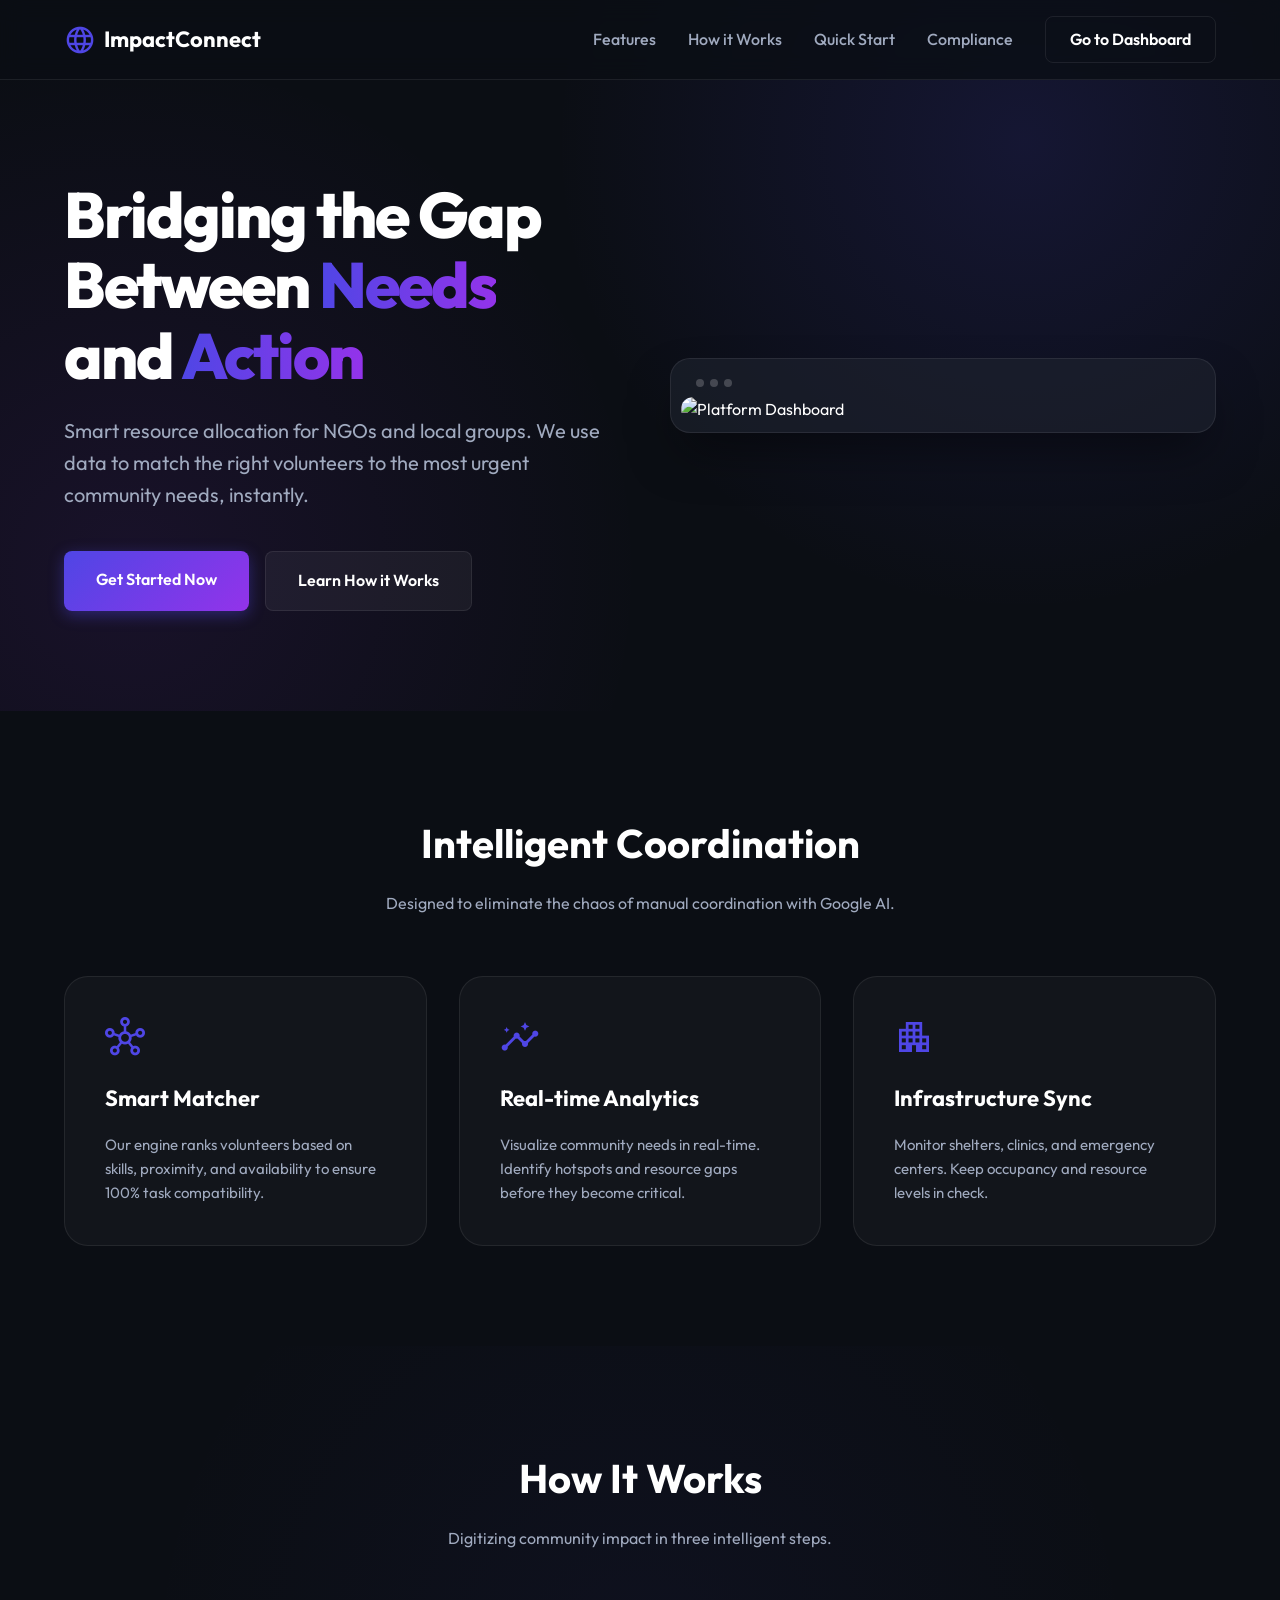
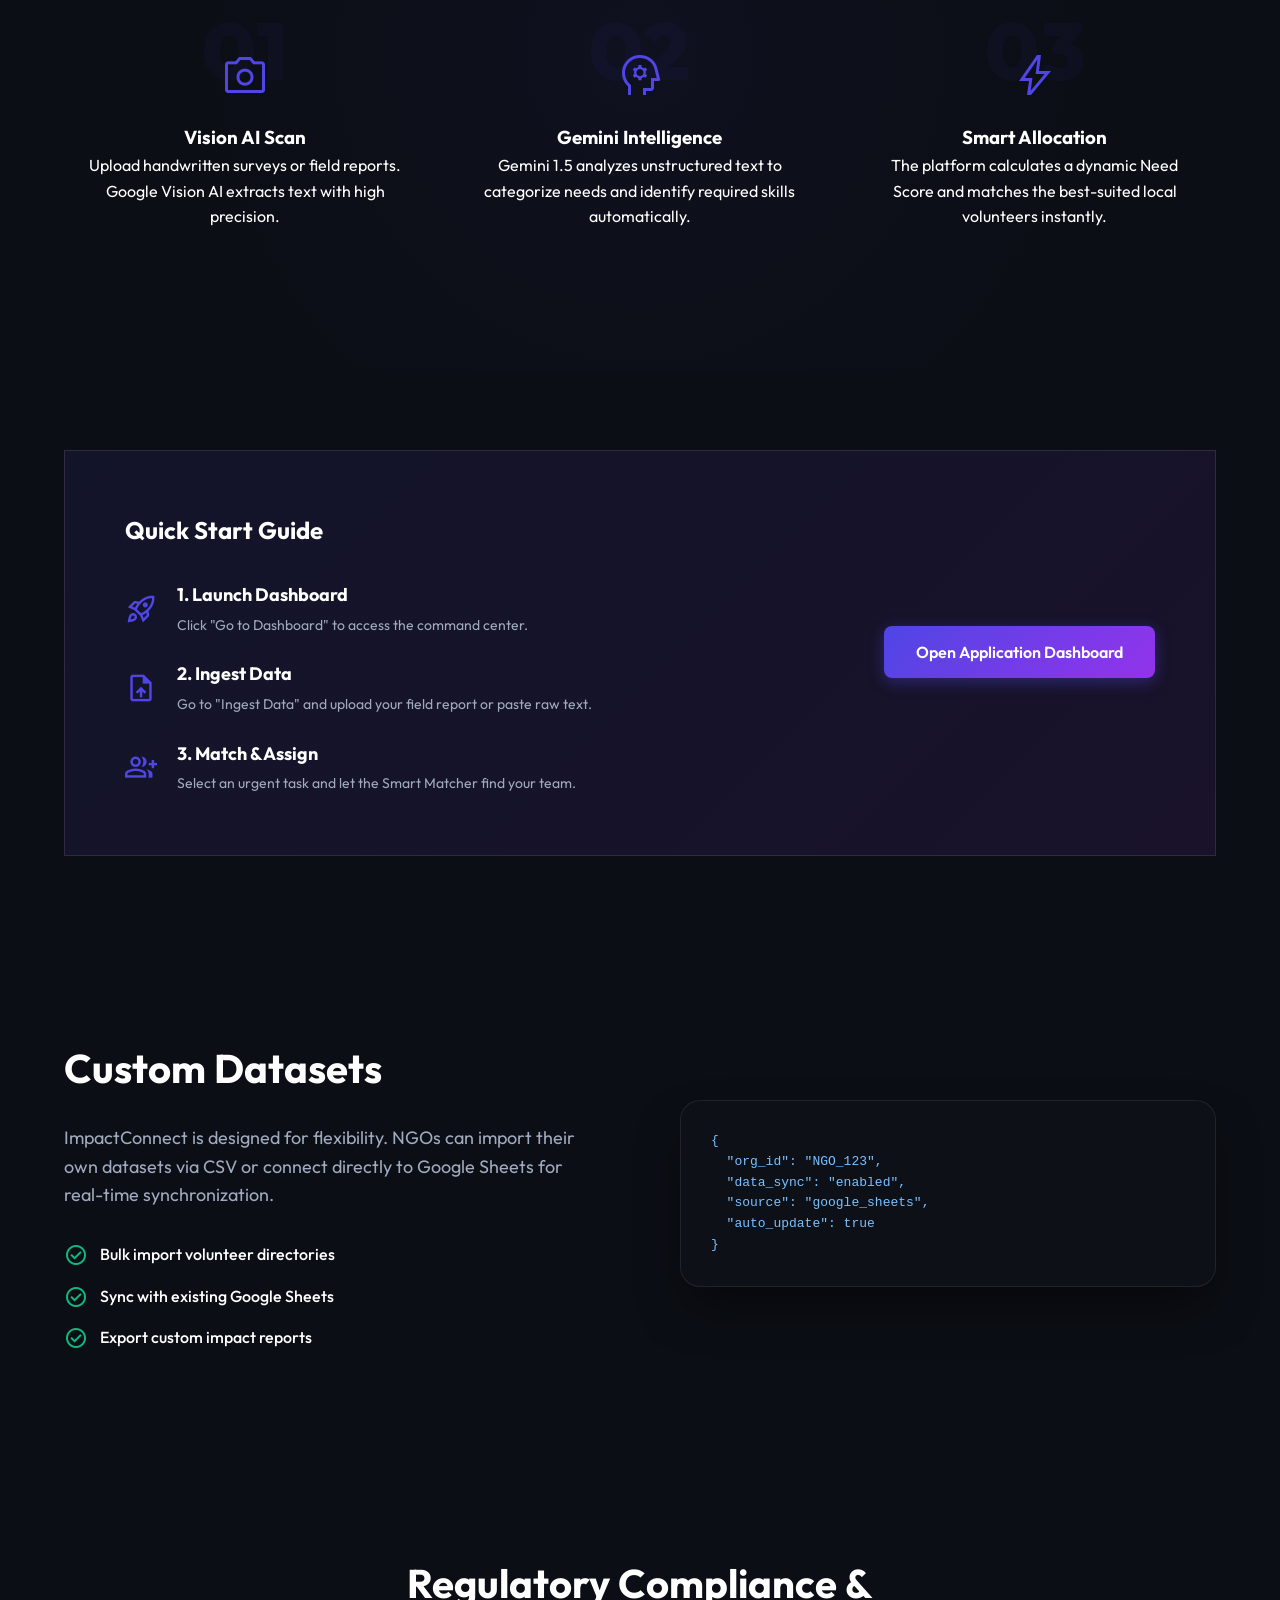
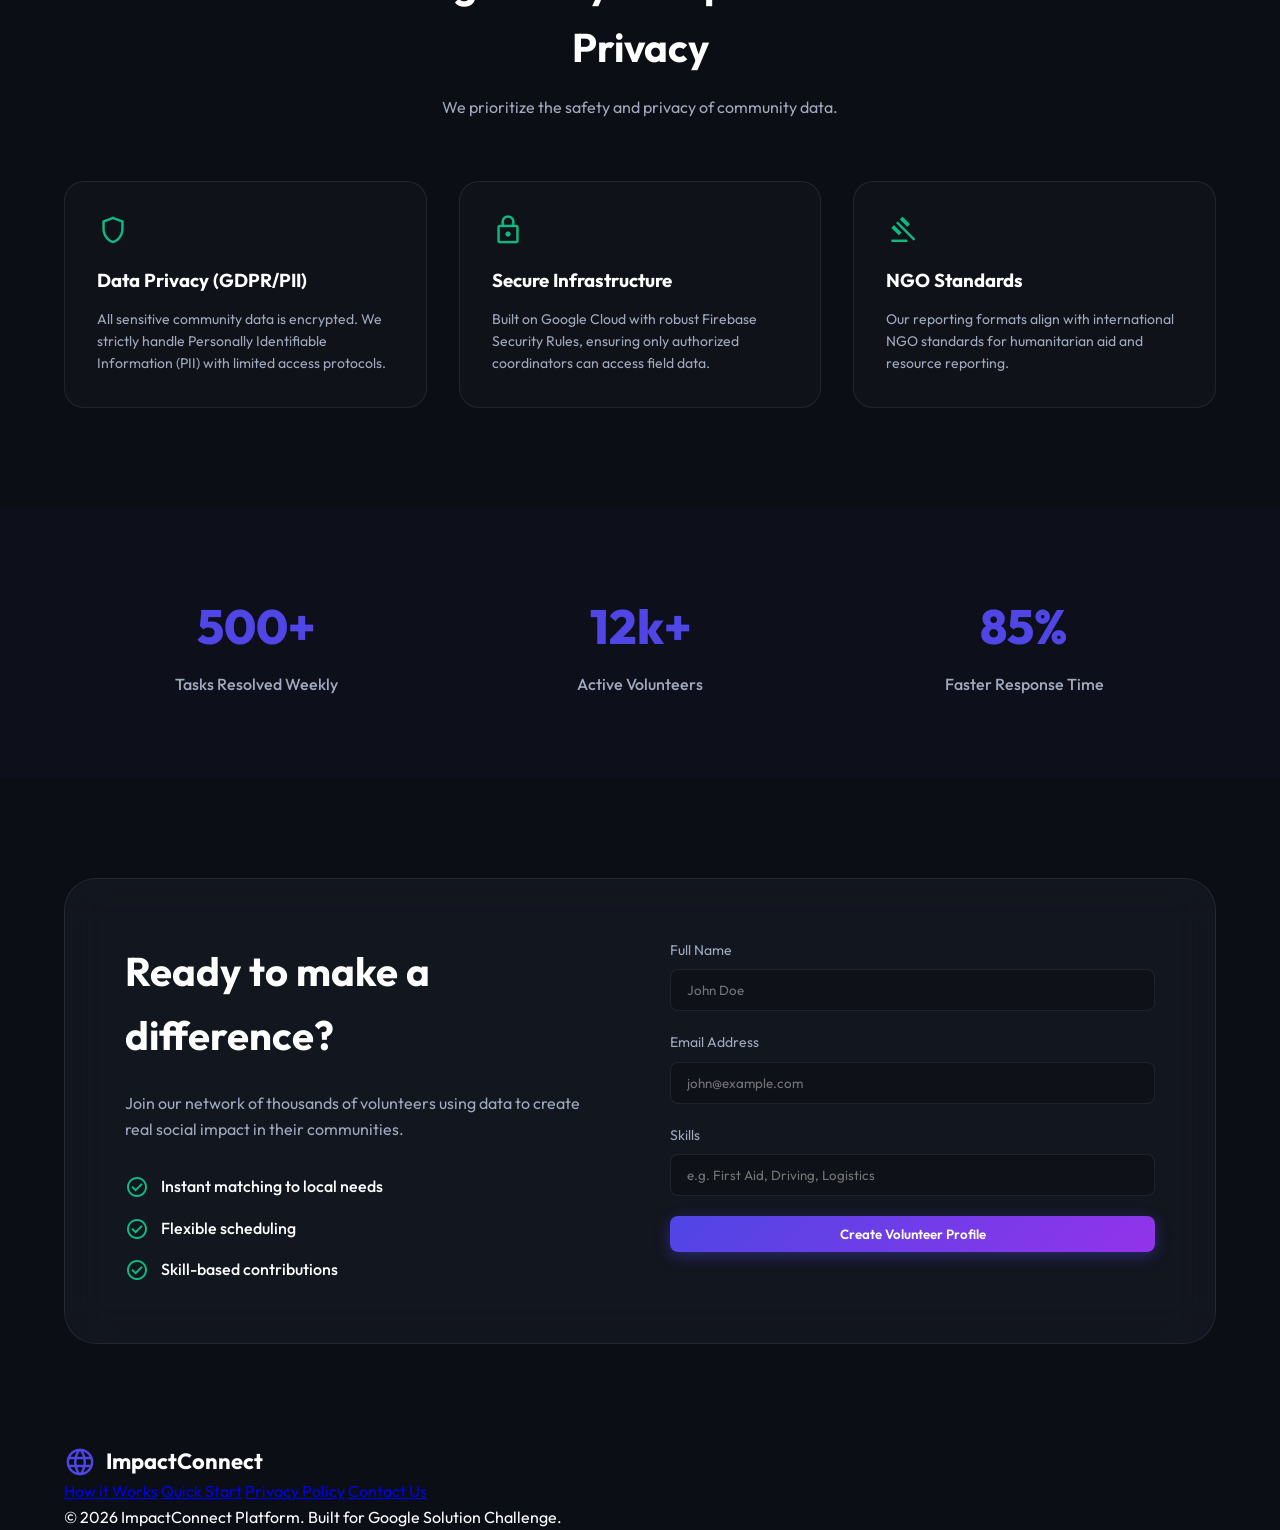
==== commit ab956f2a: "Enhancement: Added comprehensive documentation, AI pipeline guides, and regulatory compliance sectio" ====
--- a/index.html
+++ b/index.html
@@ -16,14 +16,17 @@
     <header class="navbar">
         <div class="container">
             <div class="logo">
-                <span class="material-symbols-outlined">language</span>
-                <span>ImpactConnect</span>
+                <a href="index.html" style="text-decoration: none; color: inherit; display: flex; align-items: center; gap: 8px;">
+                    <span class="material-symbols-outlined">language</span>
+                    <span>ImpactConnect</span>
+                </a>
             </div>
             <nav>
                 <a href="#features">Features</a>
-                <a href="#impact">Impact</a>
-                <a href="index.html" class="btn btn-outline">Go to Dashboard</a>
-                <a href="#signup" class="btn btn-primary">Join as Volunteer</a>
+                <a href="#how-it-works">How it Works</a>
+                <a href="#quick-start">Quick Start</a>
+                <a href="#compliance">Compliance</a>
+                <a href="app.html" class="btn btn-outline">Go to Dashboard</a>
             </nav>
         </div>
     </header>
@@ -34,8 +37,8 @@
                 <h1 class="animate-up">Bridging the Gap Between <span class="text-gradient">Needs</span> and <span class="text-gradient">Action</span></h1>
                 <p class="animate-up delay-1">Smart resource allocation for NGOs and local groups. We use data to match the right volunteers to the most urgent community needs, instantly.</p>
                 <div class="hero-btns animate-up delay-2">
-                    <a href="#signup" class="btn btn-large btn-primary">Start Volunteering</a>
-                    <a href="#features" class="btn btn-large btn-secondary">Learn How it Works</a>
+                    <a href="#quick-start" class="btn btn-large btn-primary">Get Started Now</a>
+                    <a href="#how-it-works" class="btn btn-large btn-secondary">Learn How it Works</a>
                 </div>
             </div>
             <div class="hero-image animate-fade delay-3">
@@ -53,7 +56,7 @@
         <div class="container">
             <div class="section-header">
                 <h2>Intelligent Coordination</h2>
-                <p>Designed to eliminate the chaos of manual coordination.</p>
+                <p>Designed to eliminate the chaos of manual coordination with Google AI.</p>
             </div>
             <div class="feature-grid">
                 <div class="feature-card">
@@ -70,6 +73,127 @@
                     <span class="material-symbols-outlined feat-icon">apartment</span>
                     <h3>Infrastructure Sync</h3>
                     <p>Monitor shelters, clinics, and emergency centers. Keep occupancy and resource levels in check.</p>
+                </div>
+            </div>
+        </div>
+    </section>
+
+    <!-- How It Works Section -->
+    <section id="how-it-works" class="how-it-works">
+        <div class="container">
+            <div class="section-header">
+                <h2>How It Works</h2>
+                <p>Digitizing community impact in three intelligent steps.</p>
+            </div>
+            <div class="steps-grid">
+                <div class="step-card">
+                    <div class="step-num">01</div>
+                    <span class="material-symbols-outlined step-icon">photo_camera</span>
+                    <h3>Vision AI Scan</h3>
+                    <p>Upload handwritten surveys or field reports. Google Vision AI extracts text with high precision.</p>
+                </div>
+                <div class="step-card">
+                    <div class="step-num">02</div>
+                    <span class="material-symbols-outlined step-icon">psychology</span>
+                    <h3>Gemini Intelligence</h3>
+                    <p>Gemini 1.5 analyzes unstructured text to categorize needs and identify required skills automatically.</p>
+                </div>
+                <div class="step-card">
+                    <div class="step-num">03</div>
+                    <span class="material-symbols-outlined step-icon">bolt</span>
+                    <h3>Smart Allocation</h3>
+                    <p>The platform calculates a dynamic Need Score and matches the best-suited local volunteers instantly.</p>
+                </div>
+            </div>
+        </div>
+    </section>
+
+    <!-- Quick Start Section -->
+    <section id="quick-start" class="quick-start">
+        <div class="container">
+            <div class="glass-panel quick-start-panel">
+                <div class="panel-content">
+                    <h2>Quick Start Guide</h2>
+                    <div class="guide-steps">
+                        <div class="guide-item">
+                            <span class="material-symbols-outlined">rocket_launch</span>
+                            <div>
+                                <h4>1. Launch Dashboard</h4>
+                                <p>Click "Go to Dashboard" to access the command center.</p>
+                            </div>
+                        </div>
+                        <div class="guide-item">
+                            <span class="material-symbols-outlined">upload_file</span>
+                            <div>
+                                <h4>2. Ingest Data</h4>
+                                <p>Go to "Ingest Data" and upload your field report or paste raw text.</p>
+                            </div>
+                        </div>
+                        <div class="guide-item">
+                            <span class="material-symbols-outlined">group_add</span>
+                            <div>
+                                <h4>3. Match & Assign</h4>
+                                <p>Select an urgent task and let the Smart Matcher find your team.</p>
+                            </div>
+                        </div>
+                    </div>
+                </div>
+                <div class="panel-action">
+                    <a href="app.html" class="btn btn-large btn-primary">Open Application Dashboard</a>
+                </div>
+            </div>
+        </div>
+    </section>
+
+    <!-- Custom Dataset Section -->
+    <section id="datasets" class="datasets">
+        <div class="container">
+            <div class="split-section">
+                <div class="section-text">
+                    <h2>Custom Datasets</h2>
+                    <p>ImpactConnect is designed for flexibility. NGOs can import their own datasets via CSV or connect directly to Google Sheets for real-time synchronization.</p>
+                    <ul class="check-list">
+                        <li><span class="material-symbols-outlined">check_circle</span> Bulk import volunteer directories</li>
+                        <li><span class="material-symbols-outlined">check_circle</span> Sync with existing Google Sheets</li>
+                        <li><span class="material-symbols-outlined">check_circle</span> Export custom impact reports</li>
+                    </ul>
+                </div>
+                <div class="section-visual">
+                    <div class="glass-card code-preview">
+                        <pre><code>{
+  "org_id": "NGO_123",
+  "data_sync": "enabled",
+  "source": "google_sheets",
+  "auto_update": true
+}</code></pre>
+                    </div>
+                </div>
+            </div>
+        </div>
+    </section>
+
+    <!-- Regulatory Compliance Section -->
+    <section id="compliance" class="compliance">
+        <div class="container">
+            <div class="section-header">
+                <h2>Regulatory Compliance & Privacy</h2>
+                <p>We prioritize the safety and privacy of community data.</p>
+            </div>
+            <div class="compliance-grid">
+                <div class="compliance-card">
+                    <span class="material-symbols-outlined comp-icon">shield</span>
+                    <h3>Data Privacy (GDPR/PII)</h3>
+                    <p>All sensitive community data is encrypted. We strictly handle Personally Identifiable Information (PII) with limited access protocols.</p>
+                </div>
+                <div class="compliance-card">
+                    <span class="material-symbols-outlined comp-icon">lock</span>
+                    <h3>Secure Infrastructure</h3>
+                    <p>Built on Google Cloud with robust Firebase Security Rules, ensuring only authorized coordinators can access field data.</p>
+                </div>
+                <div class="compliance-card">
+                    <span class="material-symbols-outlined comp-icon">gavel</span>
+                    <h3>NGO Standards</h3>
+                    <p>Our reporting formats align with international NGO standards for humanitarian aid and resource reporting.</p>
                 </div>
             </div>
         </div>
@@ -133,13 +257,14 @@
                     <span>ImpactConnect</span>
                 </div>
                 <div class="footer-links">
-                    <a href="#">Privacy Policy</a>
-                    <a href="#">Terms of Service</a>
+                    <a href="#how-it-works">How it Works</a>
+                    <a href="#quick-start">Quick Start</a>
+                    <a href="#compliance">Privacy Policy</a>
                     <a href="#">Contact Us</a>
                 </div>
             </div>
             <div class="footer-bottom">
-                <p>&copy; 2024 ImpactConnect Platform. Built for Social Impact.</p>
+                <p>&copy; 2026 ImpactConnect Platform. Built for Google Solution Challenge.</p>
             </div>
         </div>
     </footer>
--- a/css/landing.css
+++ b/css/landing.css
@@ -373,44 +373,162 @@
     font-family: var(--font-main);
 }
 
-/* Footer */
-.footer {
-    padding: 60px 0;
-    border-top: 1px solid var(--glass-border);
-}
-
-.footer-top {
+/* How It Works Steps */
+.how-it-works {
+    padding: 100px 0;
+    background: radial-gradient(circle at 50% 50%, rgba(79, 70, 229, 0.05) 0%, transparent 70%);
+}
+
+.steps-grid {
+    display: grid;
+    grid-template-columns: repeat(3, 1fr);
+    gap: 32px;
+}
+
+.step-card {
+    text-align: center;
+    position: relative;
+    padding: 40px 20px;
+}
+
+.step-num {
+    position: absolute;
+    top: 0;
+    left: 50%;
+    transform: translateX(-50%);
+    font-size: 80px;
+    font-weight: 900;
+    opacity: 0.05;
+    color: var(--accent-blue);
+    line-height: 1;
+}
+
+.step-icon {
+    font-size: 48px;
+    color: var(--accent-blue);
+    margin-bottom: 24px;
+}
+
+/* Quick Start Panel */
+.quick-start {
+    padding: 80px 0;
+}
+
+.quick-start-panel {
     display: flex;
     justify-content: space-between;
     align-items: center;
-    margin-bottom: 40px;
-}
-
-.footer-links {
-    display: flex;
+    padding: 60px;
+    background: linear-gradient(135deg, rgba(79, 70, 229, 0.1), rgba(147, 51, 234, 0.1));
+    border: 1px solid rgba(255, 255, 255, 0.1);
+}
+
+.guide-steps {
+    margin-top: 32px;
+    display: flex;
+    flex-direction: column;
+    gap: 24px;
+}
+
+.guide-item {
+    display: flex;
+    gap: 20px;
+    align-items: center;
+}
+
+.guide-item span {
+    font-size: 32px;
+    color: var(--accent-blue);
+}
+
+.guide-item h4 {
+    font-size: 18px;
+    margin-bottom: 4px;
+}
+
+.guide-item p {
+    color: var(--text-dim);
+    font-size: 14px;
+}
+
+/* Split Section (Datasets) */
+.datasets {
+    padding: 100px 0;
+}
+
+.split-section {
+    display: grid;
+    grid-template-columns: 1fr 1fr;
+    gap: 80px;
+    align-items: center;
+}
+
+.section-text h2 {
+    font-size: 40px;
+    margin-bottom: 24px;
+}
+
+.section-text p {
+    font-size: 18px;
+    color: var(--text-dim);
+    margin-bottom: 32px;
+}
+
+.code-preview {
+    padding: 30px;
+    font-family: monospace;
+    background: #0D1117;
+}
+
+.code-preview code {
+    color: #79C0FF;
+}
+
+/* Compliance Grid */
+.compliance {
+    padding: 100px 0;
+}
+
+.compliance-grid {
+    display: grid;
+    grid-template-columns: repeat(3, 1fr);
     gap: 32px;
 }
 
-.footer-links a {
-    color: var(--text-dim);
-    text-decoration: none;
+.compliance-card {
+    background: rgba(255, 255, 255, 0.02);
+    border: 1px solid var(--glass-border);
+    padding: 32px;
+    border-radius: 20px;
+}
+
+.comp-icon {
+    font-size: 32px;
+    color: #10B981;
+    margin-bottom: 20px;
+}
+
+.compliance-card h3 {
+    margin-bottom: 12px;
+}
+
+.compliance-card p {
     font-size: 14px;
-}
-
-.footer-bottom {
-    text-align: center;
-    padding-top: 40px;
-    border-top: 1px solid var(--glass-border);
-    color: var(--text-dim);
-    font-size: 14px;
-}
-
-/* Mobile Responsiveness */
+    color: var(--text-dim);
+}
+
+/* Mobile Responsiveness Extra */
 @media (max-width: 968px) {
-    .hero .container, .signup-container {
+    .steps-grid, .compliance-grid, .split-section {
         grid-template-columns: 1fr;
+        gap: 40px;
     }
-    h1 { font-size: 48px; }
-    .feature-grid { grid-template-columns: 1fr; }
-    nav { display: none; }
-}
+    .quick-start-panel {
+        flex-direction: column;
+        text-align: center;
+        gap: 40px;
+    }
+    .guide-item {
+        flex-direction: column;
+    }
+}
